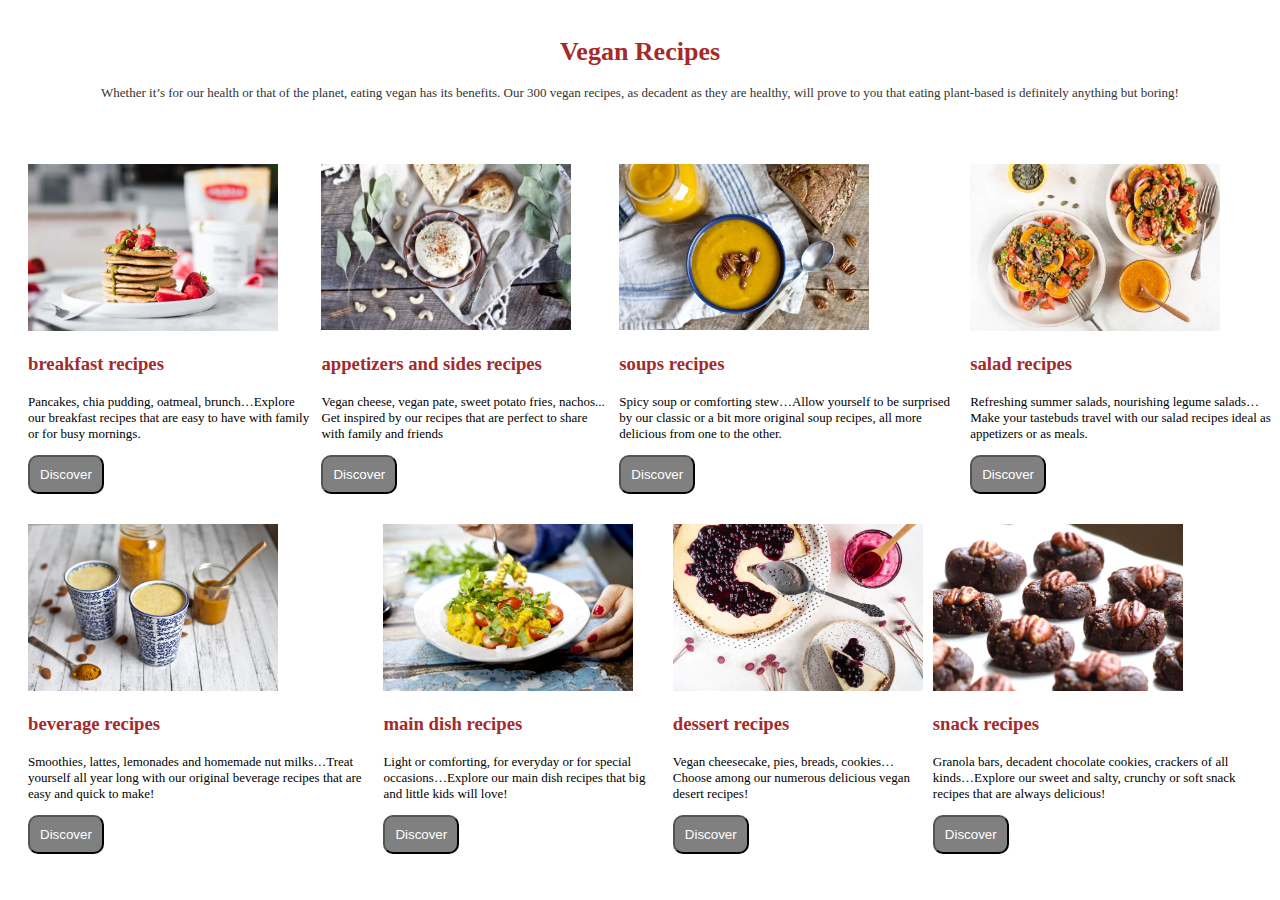
==== index.html @ 1bf56564 "ajout du recipe" ====
<!DOCTYPE html>
<html lang="fr">
<head>
    <meta charset="UTF-8">
    <meta name="viewport" content="width=device-width, initial-scale=1.0">
    <link rel="stylesheet" href="style.css">
    <title>Recettes Vegan</title>
</head>
<body>

    <header>
        <h1>Vegan Recipes</h1>
        <p>Whether it’s for our health or that of the planet, eating vegan has its benefits. Our 300 vegan recipes, as decadent as they are healthy, will prove to you that eating plant-based is definitely anything but boring!
        </p>
    </header>

     <div class="container">
        <div class="dkh">
           <div class="ht">
             <div> 
                <img src="image1.webp" alt="" id="km">
             </div>

             <div>
                <h3>breakfast recipes</h3>
                 <p>Pancakes, chia pudding, oatmeal, brunch…Explore our breakfast recipes that are easy to have with family or for busy mornings.
                 </p>
                 <button>Discover</button>
             </div>
             </div>
           <div class="ht">
            <div> 
               <img src="image2 (1).avif" alt="">
            </div>
            <div>
               <h3>appetizers and sides recipes </h3>
                <p>Vegan cheese, vegan pate, sweet potato fries, nachos... Get inspired by our recipes that are perfect to share with family and friends</p>
                <button>Discover</button>
            </div>
             </div>
          
           <div class="ht">
            <div> 
               <img src="image3.webp" alt="">
            </div>
            <div>
               <h3>soups recipes</h3>
                <p>Spicy soup or comforting stew…Allow yourself to be surprised by our classic or a bit more original soup recipes, all more delicious from one to the other.
      
                </p>
                <button>Discover</button>
            </div>
             </div>

           <div class="ht">
            <div> 
               <img src="images 4.webp" alt="">
            </div>
            <div>
               <h3>salad recipes</h3>
                <p>Refreshing summer salads, nourishing legume salads…Make your tastebuds travel with our salad recipes ideal as appetizers or as meals.
                </p>
                <button>Discover</button>
            </div>
             </div>
            </div>

               <div class="dkh1">
             <div class="dkh">
                <div class="ht">
                  <div> 
                     <img src="téléchargement1.webp" alt="">
                  </div>
                  <div>
                    <h3>beverage recipes</h3>
                      <p>
                        Smoothies, lattes, lemonades and homemade nut milks…Treat yourself all year long with our original beverage recipes that are easy and quick to make!
                      </p>
                      <button>Discover</button>
                  </div>
                  </div>
                <div class="ht">
                 <div> 
                    <img src="téléchargement2.webp" alt="">
                 </div>
                 <div>
                    <h3> main dish recipes</h3>
                     <p>Light or comforting, for everyday or for special occasions…Explore our main dish recipes that big and little kids will love!
                     </p>
                     <button>Discover</button>
                 </div>
                  </div>
               
                <div class="ht">
                 <div> 
                    <img src="image7.webp" alt="">
                 </div>
                 <div>
                    <h3>dessert recipes</h3>
                     <p>
                        Vegan cheesecake, pies, breads, cookies…Choose among our numerous delicious vegan desert recipes!
                     </p>
                     <button>Discover</button>
                 </div>
                  </div>
     
                <div class="ht">
                 <div> 
                    <img src="image8.webp" alt="">
                 </div>
                 <div>
                    <h3>snack recipes</h3>
                     <p>
                        Granola bars, decadent chocolate cookies, crackers of all kinds…Explore our sweet and salty, crunchy or soft snack recipes that are always delicious!
                     </p>
                     <button>Discover</button>
                 </div>
                  </div>
               </div>
         </div>
       
    </div>
</body>
</html>


   
            <!-- <div class="recipe">
                <div>
                  <img src="images2.webp" alt="Plat 1">
                  <h3>breakfast recipesh</h3>
                  <p>Pancakes, chia pudding, oatmeal, brunch…Explore our breakfast recipes that are easy to have with family or for busy mornings.</p>
                </div>
            <div>
                <img src="images 3.png" alt="">
                <h3>appetizers and sides recipes</h3>
                 <p>Vegan cheese, vegan pate, sweet potato fries, nachos... Get inspired by our recipes that are perfect to share with family and friends</p>
            </div>

            <div>
                <img src="images 4.webp" alt="">
                <h3>soups recipes</h3>
                <p>Spicy soup or comforting stew…Allow yourself to be surprised by our classic or a bit more original soup recipes, all more delicious from one to the other.</p>
            </div>

              <div>
                <img src="téléchargement.avif" alt="">
                <h3>salad recipes</h3>
                <p>Refreshing summer salads, nourishing legume salads…Make your tastebuds travel with our salad recipes ideal as appetizers or as meals.</p>
            </div>
              
            

        <div class="recipe-group">
            <div>
              
                
                
                 
            </div>

        </div>
  -->
---- style.css ----
/* body {
    font-family: Arial, sans-serif;
    margin: 0;
    padding: 0;
} */
header {
    background-color: white;
    color:#333;
    text-align: center;
    padding: 10px;
    margin: 10px;
    font-size: small;

}  
h1,h3{
    color: brown;
}

.container{
    display: flex;
    flex-wrap: wrap;
    
}
.dkh{
    display: flex;
    flex-direction: row;
    justify-content: space-around;
    gap:10px;
    margin-top:30px ;
    margin-left: 20px;

}
img{
    width: 250px;
    

} 



button{
    padding: 10px;
    background-color:gray;
    color: white;
    border-radius: 10px;
    margin: 0 auto;
}
button:hover{
    background-color:black;
    color:white;
}
.dkh1{
    display: flex;
    flex-direction: row;
    justify-content: space-around;
    gap:20px;
}

p{
     font-size: small; 
}

@media screen and (max-width: 600px) {
    .container{
        display: flex;
        flex-direction: row;
        justify-content: space-around;
        gap:20px;
        padding: 0 auto;
        margin: 0 auto;
        flex-wrap:wrap;
        margin-top: 30px;
        
}
.dkh, .dkh1{
    display: flex;
    justify-content: space-between;

}


}
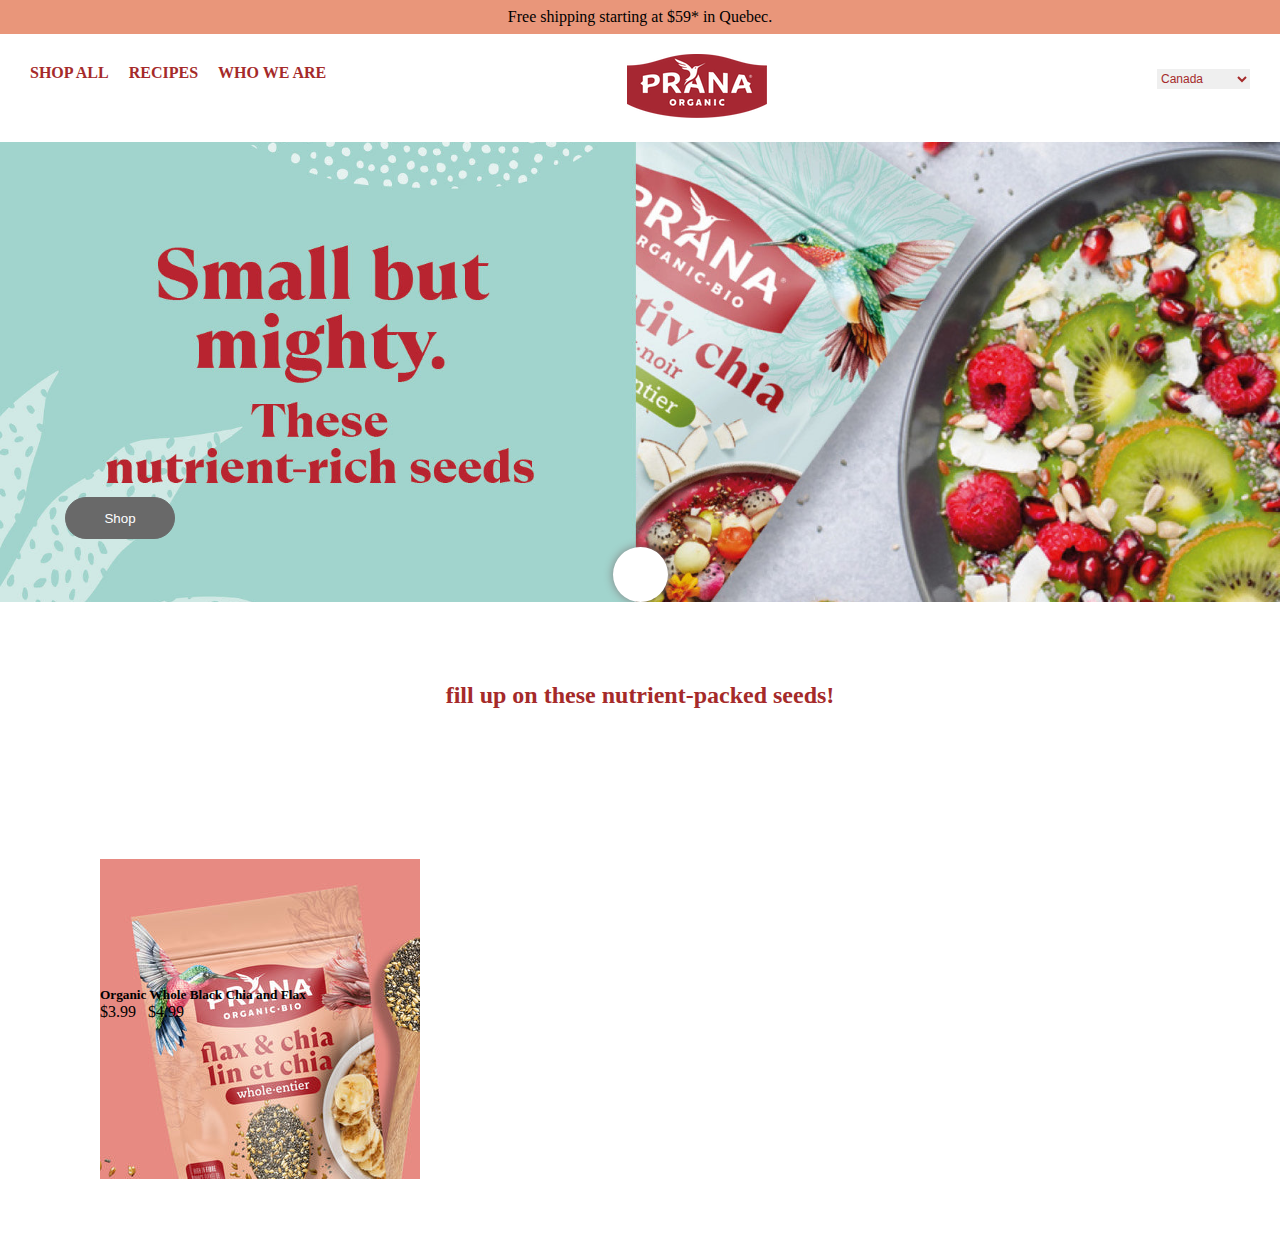
==== commit ff402e5e: "page d'acceuil pranafoods" ====
--- a/index.html
+++ b/index.html
@@ -1,163 +1,63 @@
 <!DOCTYPE html>
-<html lang="fr">
+<html lang="en">
 <head>
     <meta charset="UTF-8">
     <meta name="viewport" content="width=device-width, initial-scale=1.0">
+    <title>Atelier-HTML&CSS</title>
     <link rel="stylesheet" href="style.css">
-    <title>Recettes Vegan</title>
+    <link rel="stylesheet" href="responsive.css">
+    <link rel="stylesheet" href="https://cdnjs.cloudflare.com/ajax/libs/font-awesome/6.5.1/css/all.min.css" integrity="sha512-DTOQO9RWCH3ppGqcWaEA1BIZOC6xxalwEsw9c2QQeAIftl+Vegovlnee1c9QX4TctnWMn13TZye+giMm8e2LwA==" crossorigin="anonymous" referrerpolicy="no-referrer" />
 </head>
 <body>
-
     <header>
-        <h1>Vegan Recipes</h1>
-        <p>Whether it’s for our health or that of the planet, eating vegan has its benefits. Our 300 vegan recipes, as decadent as they are healthy, will prove to you that eating plant-based is definitely anything but boring!
-        </p>
+        <div class="firsthead">
+            <p>Free shipping starting at $59* in Quebec.</p>
+        </div>
+        <div class="secondhead">
+            <div class="secondheadpart1">
+                <ul>
+                    <li><a href="shop-all.html ">Shop All</a></li>
+                    <li><a href="shop-all.html ">Recipes</a></li>
+                    <li><a href="shop-all.html ">Who we are</a></li>
+                </ul>
+            </div>
+            <div class="secondheadpart2">
+                <img src="ImageAcceuil/logo.png" alt="">
+            </div>
+            <div class="secondheadpart3">
+                <ul>
+                    <li><i class="fa-solid fa-location-dot"></i></li>
+                    <li><i class="fa-solid fa-user"></i></li>
+                    <li><i class="fa-solid fa-magnifying-glass"></i></li>
+                    <li><i class="fa-solid fa-bag-shopping"></i></li>
+                </ul>
+                <select name="Country" id="country">
+                    <option value="canada">Canada</option>
+                    <option value="united states">United States</option>
+                  </select>
+            </div>
+        </div>
     </header>
-
-     <div class="container">
-        <div class="dkh">
-           <div class="ht">
-             <div> 
-                <img src="image1.webp" alt="" id="km">
-             </div>
-
-             <div>
-                <h3>breakfast recipes</h3>
-                 <p>Pancakes, chia pudding, oatmeal, brunch…Explore our breakfast recipes that are easy to have with family or for busy mornings.
-                 </p>
-                 <button>Discover</button>
-             </div>
-             </div>
-           <div class="ht">
-            <div> 
-               <img src="image2 (1).avif" alt="">
+    <main>
+        <section class="bannier">
+            <button type="submit" class="bannier-button">Shop</button>
+            <p><i class="fa-solid fa-arrow-down"></i></p>
+        </section>
+          <section class="nutriment">
+            <h2>fill up on these nutrient-packed seeds!</h2>
+            <div class="content-nutriment">
+              
             </div>
-            <div>
-               <h3>appetizers and sides recipes </h3>
-                <p>Vegan cheese, vegan pate, sweet potato fries, nachos... Get inspired by our recipes that are perfect to share with family and friends</p>
-                <button>Discover</button>
+            <div class="nutriment1">
+                <div class="img">
+                </div>
+                <div class="paranutriment">
+                    <h5>Organic Whole Black Chia and Flax</h5>
+                    <p><span class="red">$3.99</span> &nbsp; <span class="souligner">$4.99</span></p>
+                </div>
             </div>
-             </div>
-          
-           <div class="ht">
-            <div> 
-               <img src="image3.webp" alt="">
-            </div>
-            <div>
-               <h3>soups recipes</h3>
-                <p>Spicy soup or comforting stew…Allow yourself to be surprised by our classic or a bit more original soup recipes, all more delicious from one to the other.
-      
-                </p>
-                <button>Discover</button>
-            </div>
-             </div>
-
-           <div class="ht">
-            <div> 
-               <img src="images 4.webp" alt="">
-            </div>
-            <div>
-               <h3>salad recipes</h3>
-                <p>Refreshing summer salads, nourishing legume salads…Make your tastebuds travel with our salad recipes ideal as appetizers or as meals.
-                </p>
-                <button>Discover</button>
-            </div>
-             </div>
-            </div>
-
-               <div class="dkh1">
-             <div class="dkh">
-                <div class="ht">
-                  <div> 
-                     <img src="téléchargement1.webp" alt="">
-                  </div>
-                  <div>
-                    <h3>beverage recipes</h3>
-                      <p>
-                        Smoothies, lattes, lemonades and homemade nut milks…Treat yourself all year long with our original beverage recipes that are easy and quick to make!
-                      </p>
-                      <button>Discover</button>
-                  </div>
-                  </div>
-                <div class="ht">
-                 <div> 
-                    <img src="téléchargement2.webp" alt="">
-                 </div>
-                 <div>
-                    <h3> main dish recipes</h3>
-                     <p>Light or comforting, for everyday or for special occasions…Explore our main dish recipes that big and little kids will love!
-                     </p>
-                     <button>Discover</button>
-                 </div>
-                  </div>
-               
-                <div class="ht">
-                 <div> 
-                    <img src="image7.webp" alt="">
-                 </div>
-                 <div>
-                    <h3>dessert recipes</h3>
-                     <p>
-                        Vegan cheesecake, pies, breads, cookies…Choose among our numerous delicious vegan desert recipes!
-                     </p>
-                     <button>Discover</button>
-                 </div>
-                  </div>
-     
-                <div class="ht">
-                 <div> 
-                    <img src="image8.webp" alt="">
-                 </div>
-                 <div>
-                    <h3>snack recipes</h3>
-                     <p>
-                        Granola bars, decadent chocolate cookies, crackers of all kinds…Explore our sweet and salty, crunchy or soft snack recipes that are always delicious!
-                     </p>
-                     <button>Discover</button>
-                 </div>
-                  </div>
-               </div>
-         </div>
-       
-    </div>
+          </section>
+    </main>
+    <footer></footer>
 </body>
-</html>
-
-
-   
-            <!-- <div class="recipe">
-                <div>
-                  <img src="images2.webp" alt="Plat 1">
-                  <h3>breakfast recipesh</h3>
-                  <p>Pancakes, chia pudding, oatmeal, brunch…Explore our breakfast recipes that are easy to have with family or for busy mornings.</p>
-                </div>
-            <div>
-                <img src="images 3.png" alt="">
-                <h3>appetizers and sides recipes</h3>
-                 <p>Vegan cheese, vegan pate, sweet potato fries, nachos... Get inspired by our recipes that are perfect to share with family and friends</p>
-            </div>
-
-            <div>
-                <img src="images 4.webp" alt="">
-                <h3>soups recipes</h3>
-                <p>Spicy soup or comforting stew…Allow yourself to be surprised by our classic or a bit more original soup recipes, all more delicious from one to the other.</p>
-            </div>
-
-              <div>
-                <img src="téléchargement.avif" alt="">
-                <h3>salad recipes</h3>
-                <p>Refreshing summer salads, nourishing legume salads…Make your tastebuds travel with our salad recipes ideal as appetizers or as meals.</p>
-            </div>
-              
-            
-
-        <div class="recipe-group">
-            <div>
-              
-                
-                
-                 
-            </div>
-
-        </div>
-  -->
+</html>--- a/style.css
+++ b/style.css
@@ -1,82 +1,160 @@
- /* body {
-    font-family: Arial, sans-serif;
+* {
     margin: 0;
     padding: 0;
-} */
-header {
-    background-color: white;
-    color:#333;
+    box-sizing: border-box;
+}
+
+
+header {}
+
+header .firsthead {
+    background-color: darksalmon;
+    padding: 8px;
+}
+
+
+header .firsthead p {
     text-align: center;
-    padding: 10px;
-    margin: 10px;
-    font-size: small;
+}
 
-}  
-h1,h3{
+header .secondhead {
+    display: flex;
+    flex-direction: row;
+    justify-content: space-between;
+    margin: 20px 30px;
+}
+
+header .secondhead .secondheadpart1 ul {
+    display: flex;
+    flex-direction: row;
+    gap: 20px;
+    font-weight: bold;
+    padding: 10px 0;
+    font-size: 16px;
+    text-transform: uppercase;
+}
+
+header .secondhead .secondheadpart3{
+    display: flex;
+    flex-direction: row;
+    gap: 30px;
+}
+
+header .secondhead .secondheadpart3 ul{
+    display: flex;
+    flex-direction: row;
+    gap: 20px;
+    padding: 10px 0;
+}
+
+header .secondhead .secondheadpart3 select{
+      font-size: 12px;
+      height: 20px;
+      border: none;
+      color: brown;
+      margin: 15px 0;
+}
+
+header .secondhead ul li {
+    list-style: none;
+    text-decoration: none;
+}
+
+header .secondhead ul li a {
+    color: brown;
+    text-decoration: none;
+}
+
+header .secondhead .secondheadpart3 ul .fa-solid {
     color: brown;
 }
 
-.container{
-    display: flex;
-    flex-wrap: wrap;
-    
-}
-.dkh{
-    display: flex;
-    flex-direction: row;
-    justify-content: space-around;
-    gap:10px;
-    margin-top:30px ;
-    margin-left: 20px;
 
-}
-img{
-    width: 250px;
-    
+/* -----------------------------------------------------Main----------------------------------- */
 
-} 
+/* -----------------------------------------------------Main section banniere----------------------------------- */
 
-
-
-button{
-    padding: 10px;
-    background-color:gray;
-    color: white;
-    border-radius: 10px;
-    margin: 0 auto;
-}
-button:hover{
-    background-color:black;
-    color:white;
-}
-.dkh1{
-    display: flex;
-    flex-direction: row;
-    justify-content: space-around;
-    gap:20px;
+main  .bannier{
+    width: 100%;
+    height: 460px;
+    max-height: 800px;
+    background-image: url(ImageAcceuil/banniere.jpeg);
+    background-size: cover;
+    background-repeat: no-repeat;
+    background-position: center center;
+    position: relative;
+    overflow: hidden;
 }
 
-p{
-     font-size: small; 
+.bannier .bannier-button{
+    color: white;
+    background-color: dimgray;
+    border-radius: 50px;
+border: 1px solid dimgray;
+    width: 110px;
+    height: 42px;
+    position: absolute;
+    top: 355px;
+    left: 65px;
+ 
 }
 
-@media screen and (max-width: 600px) {
-    .container{
-        display: flex;
-        flex-direction: row;
-        justify-content: space-around;
-        gap:20px;
-        padding: 0 auto;
-        margin: 0 auto;
-        flex-wrap:wrap;
-        margin-top: 30px;
-        
-}
-.dkh, .dkh1{
-    display: flex;
-    justify-content: space-between;
-
+.bannier p{
+    /* content: ""; */
+    width: 55px;
+    height: 55px;
+    border-radius: 50%;
+    background-color: rgb(255, 255, 255);
+    position: absolute;
+    bottom: 0;
+    margin: auto;
+    right: 0;
+    left: 0;
+    box-shadow: 0 0 10px grey;
 }
 
+.bannier p .fa-solid{
+    position: relative;
+    top: 20px;
+    margin: auto;
+    color: brown;
+    left: 20px;
+}
 
+/* -----------------------------------------------------Main section nutriment----------------------------------- */
+
+.nutriment{
+    margin: 80px 0;
+}
+
+.nutriment h2{
+   text-align: center;
+   color: brown;
+}
+
+.nutriment .content-nutriment{
+   width: 100%;
+   height: 500px;
+   /* background-color: aqua; */
+   /* display: flex;
+   flex-direction: row; */
+   /* justify-content: space-around; */
+}
+
+.nutriment  .nutriment1{
+  width: 25%;
+   height: 320px; 
+   background-color: rgb(233, 233, 19);
+   /* margin: 80px 10px; */
+   padding-top:10%;
+   margin-top: -350px;
+   margin-left: 100px;
+   background-image: url(ImageAcceuil/organic11.jpeg);
+   /* background-size: cover; */
+}
+
+.nutriment .content-nutriment .paranutriment{
+    text-align: center;
+    font-weight: bold;
+    /* font-size: 15px; */
 }--- a/responsive.css
+++ b/responsive.css
@@ -0,0 +1,29 @@
+@media only screen and (max-width: 600px) {
+    header .secondhead {
+     
+        margin:0;
+    }
+
+    header .firsthead {
+        padding: 0;
+    }
+
+    header .secondhead .secondheadpart3{
+        display: flex;
+        flex-direction: row;
+        gap: 0;
+    }
+
+    header .secondhead .secondheadpart3 ul{
+        gap: 5px;
+        padding: 10px 0;
+    }
+
+    header .secondhead .secondheadpart3 select{
+        font-size: 12px;
+        height: 20px;
+        border: none;
+        color: brown;
+        margin: 5px;
+  }
+  }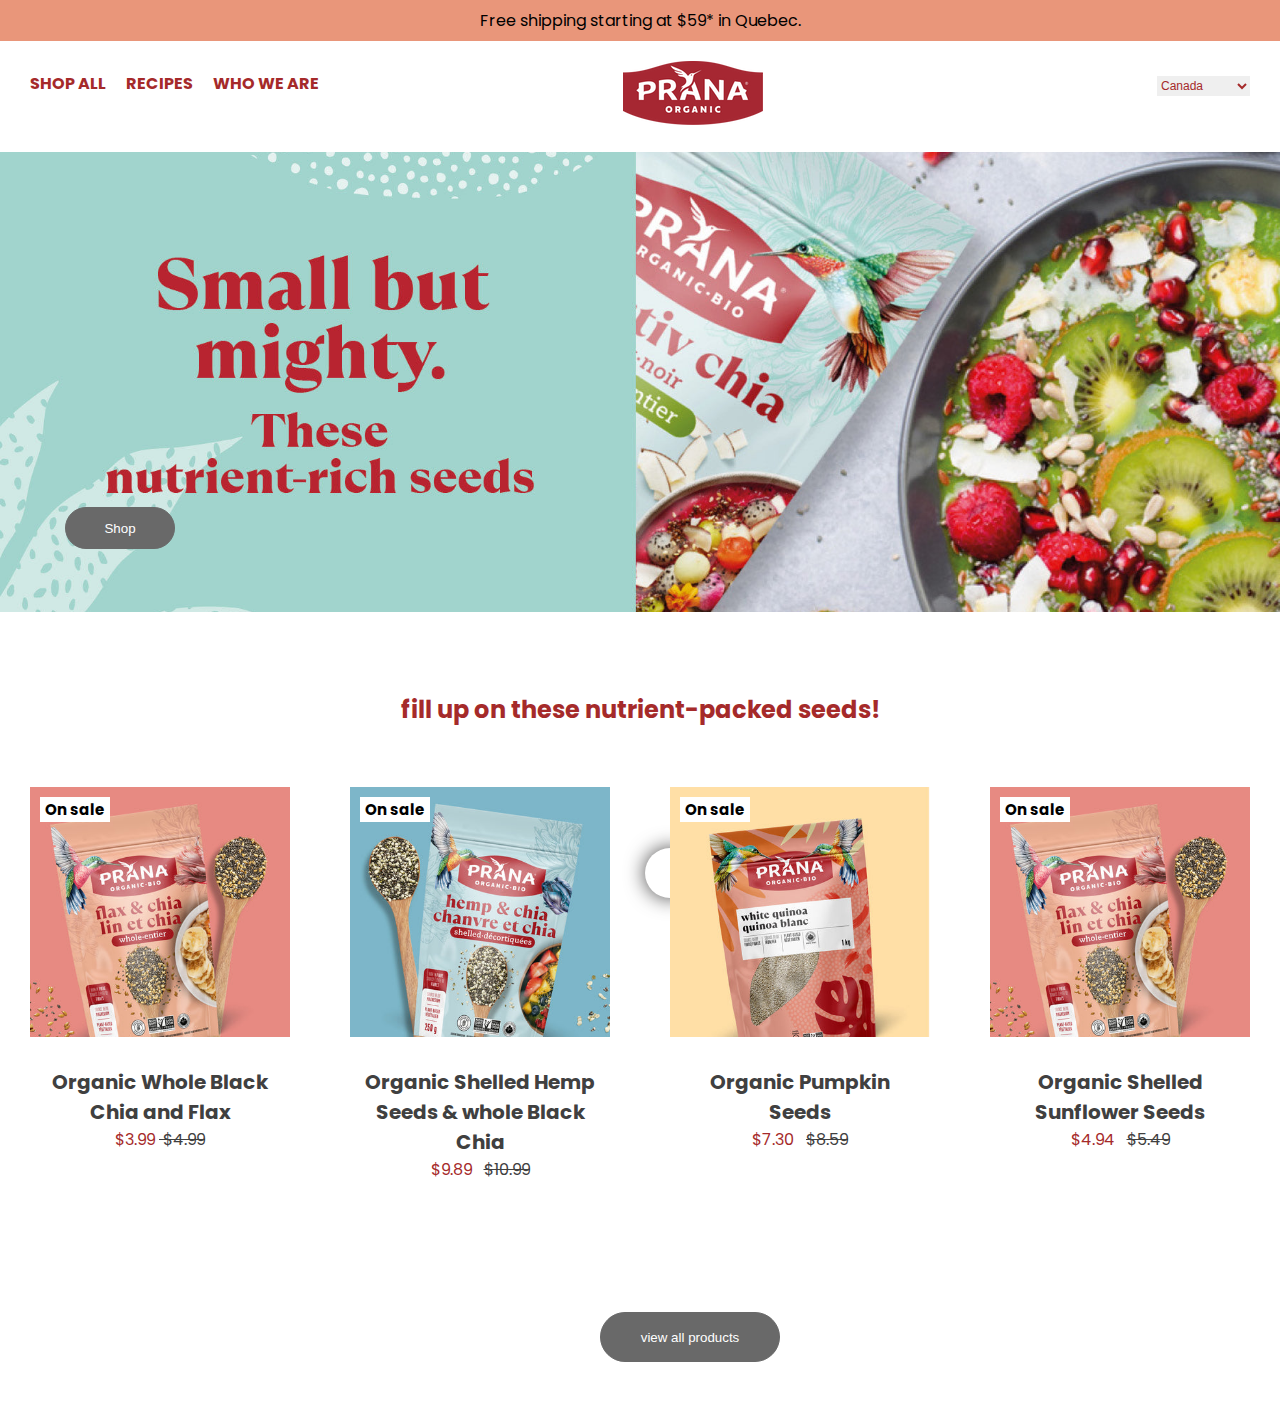
==== commit c3f49e62: "add index page" ====
--- a/index.html
+++ b/index.html
@@ -40,22 +40,52 @@
     </header>
     <main>
         <section class="bannier">
+           <div class="bannier-bg">
             <button type="submit" class="bannier-button">Shop</button>
-            <p><i class="fa-solid fa-arrow-down"></i></p>
+           </div>
+           <p><i class="fa-solid fa-chevron-down"></i></p>
         </section>
           <section class="nutriment">
             <h2>fill up on these nutrient-packed seeds!</h2>
-            <div class="content-nutriment">
-              
+            <div class="container">
+                <div class="card">
+                        <div class="img img1">
+                            <div class="para"><span>On sale</span></div>
+                        </div>
+                        <h5>Organic Whole Black <br> Chia and Flax</h5>
+                        <p>$3.99&nbsp;<span class="soulign"> $4.99</span></p>
+                </div>
+                <div class="card">
+                    <div class="img img2">
+                        <div class="para"><span>On sale</span></div>
+                    </div>
+                        <h5>Organic Shelled Hemp<br> Seeds & whole Black <br> Chia</h5>
+                        <p>$9.89 &nbsp; <span class="soulign">$10.99</span></p>
+                </div>
+                <div class="card">
+                    <div class="img img3">                            <div class="para"><span>On sale</span></div>
+                </div>
+                        <h5>Organic Pumpkin <br> Seeds</h5>
+                        <p>$7.30 &nbsp; <span class="soulign">$8.59</span></p>
+                </div>
+                <div class="card">
+                    <div class="img img4">                            <div class="para"><span>On sale</span></div>
+                </div>
+                        <h5>Organic Shelled <br> Sunflower Seeds</h5>
+                        <p>$4.94 &nbsp; <span class="soulign">$5.49</span></p>
+                </div>
+               
             </div>
-            <div class="nutriment1">
-                <div class="img">
-                </div>
-                <div class="paranutriment">
-                    <h5>Organic Whole Black Chia and Flax</h5>
-                    <p><span class="red">$3.99</span> &nbsp; <span class="souligner">$4.99</span></p>
-                </div>
+            <div class="right">
+                <i class="fa-solid fa-circle-chevron-right"></i>
             </div>
+            <div class="left">
+                <i class="fa-solid fa-circle-chevron-left"></i>
+            </div>
+
+         <div class="button">
+            <button type="submit" class="nutriment-button">view all products</button>
+         </div>
           </section>
     </main>
     <footer></footer>
--- a/style.css
+++ b/style.css
@@ -1,7 +1,13 @@
+@import url('https://fonts.googleapis.com/css2?family=Poppins:wght@100;200;300&display=swap');
+
 * {
     margin: 0;
     padding: 0;
     box-sizing: border-box;
+}
+
+body{
+    font-family: 'Poppins', sans-serif;
 }
 
 
@@ -34,25 +40,25 @@
     text-transform: uppercase;
 }
 
-header .secondhead .secondheadpart3{
+header .secondhead .secondheadpart3 {
     display: flex;
     flex-direction: row;
     gap: 30px;
 }
 
-header .secondhead .secondheadpart3 ul{
+header .secondhead .secondheadpart3 ul {
     display: flex;
     flex-direction: row;
     gap: 20px;
     padding: 10px 0;
 }
 
-header .secondhead .secondheadpart3 select{
-      font-size: 12px;
-      height: 20px;
-      border: none;
-      color: brown;
-      margin: 15px 0;
+header .secondhead .secondheadpart3 select {
+    font-size: 12px;
+    height: 20px;
+    border: none;
+    color: brown;
+    margin: 15px 0;
 }
 
 header .secondhead ul li {
@@ -74,7 +80,7 @@
 
 /* -----------------------------------------------------Main section banniere----------------------------------- */
 
-main  .bannier{
+main .bannier .bannier-bg {
     width: 100%;
     height: 460px;
     max-height: 800px;
@@ -86,75 +92,188 @@
     overflow: hidden;
 }
 
-.bannier .bannier-button{
+.bannier .bannier-bg .bannier-button {
     color: white;
     background-color: dimgray;
     border-radius: 50px;
-border: 1px solid dimgray;
+    border: 1px solid dimgray;
     width: 110px;
     height: 42px;
     position: absolute;
     top: 355px;
     left: 65px;
+}
+
+ .bannier p {
+    width: 50px;
+    height: 50px;
+    border-radius: 50%;
+    background-color: white;
+    position: absolute;
+      left: 645px;
+      bottom: 2px;
+     text-align: center;
+    box-shadow: 0 0 20px rgb(69, 68, 68);
+}
+
+.bannier p .fa-solid {
+    position: absolute;
+    left: 16px;
+    top: 17px; 
+    margin: auto;       
+    color: brown;
+}
+
+/* -----------------------------------------------------Main section nutriment----------------------------------- */
+
+.nutriment {
+    /* margin: 80px 0 100px  0; */
+    position: relative;
+    overflow: hidden;
+   
+}
+
+.nutriment h2 {
+    padding: 80px;
+    padding-bottom: 30px;
+    text-align: center;
+    color: brown;
+}
+
+.nutriment .container{
+    display: flex;
+    justify-content: center;
+  
+}
+
+.nutriment .container .card{
+    width: 260px;
+    /* height: 400px; */
+    margin: 30px;
+}
+
+.nutriment .container .card  .img{
+   height: 250px;
+   margin-bottom: 30px;
+   position: relative;
+   overflow: hidden;
+   /* transition: width 2s; */
+ /* animation: myanimate  5s ease; */
+}
+
+.nutriment .container .card  .img:hover {
+  background-image: url(ImageAcceuil/organic3.jpeg);
+  background-size: cover;
+  transition: 2s;
+ }
+
+
+ /* @keyframes myanimate {
+   0%{
+    opacity: 0;
+    transform: scale(2s);
+   }
+
+   100%{
+    opacity: 1;
+    transform: scale();
+   }
+
+  }  */
+
+
+.nutriment .container .card  .para{
+    background-color: white;
+    width: 70px;
+    height: 25px;
+    display: flex;
+    justify-content: center;
+    align-items: center;
+    position: absolute;
+    top: 10px;
+    left: 10px;
+    font-size: 15px;
+    font-weight: bold;
+
+}
+
+.nutriment .container .card  .img1{
+    background-image: url(ImageAcceuil/organic11.jpeg);
+    background-size: cover;
+ }
+
+ .nutriment .container .card  .img2{
+    background-image: url(ImageAcceuil/organic2.jpeg);
+    background-size: cover;
+ }
+
+ .nutriment .container .card  .img3{
+    background-image: url(ImageAcceuil/organic3.jpeg);
+    background-size: cover;
+ }
+
+ .nutriment .container .card  .img4{
+    background-image: url(ImageAcceuil/organic11.jpeg);
+    background-size: cover;
+ }
+
+ .nutriment .container .card h5{
+    /* font-weight: bold; */
+    font-size: 20px;
+    color:#404040;
+ }
+
+ .nutriment .container .card h5,
+ .nutriment .container .card p{
+  text-align: center;
+ }
+
+ .nutriment .container .card p{
+    color: brown;
+ }
+
+ .nutriment .container .card .soulign{
+    color: #404040;
+    text-decoration: line-through;
+ }
+
+ .nutriment  .right,
+ .nutriment  .left{
+    color: rgb(232, 229, 229);
+    font-size: 2rem;
+    position: absolute;
+    top: 35%;
+    transform: translateY(-40%);
+   
+ }
+
+  .right{
+    right: 0.5rem;
+ }
+
+  .left{
+    left: 0.5rem;
+ }
+
+ .nutriment .button{
+position: relative;
+overflow: hidden;
+/* width: 100%; */
+  height: 200px;
  
-}
-
-.bannier p{
-    /* content: ""; */
-    width: 55px;
-    height: 55px;
-    border-radius: 50%;
-    background-color: rgb(255, 255, 255);
-    position: absolute;
-    bottom: 0;
-    margin: auto;
-    right: 0;
-    left: 0;
-    box-shadow: 0 0 10px grey;
-}
-
-.bannier p .fa-solid{
-    position: relative;
-    top: 20px;
-    margin: auto;
-    color: brown;
-    left: 20px;
-}
-
-/* -----------------------------------------------------Main section nutriment----------------------------------- */
-
-.nutriment{
-    margin: 80px 0;
-}
-
-.nutriment h2{
-   text-align: center;
-   color: brown;
-}
-
-.nutriment .content-nutriment{
-   width: 100%;
-   height: 500px;
-   /* background-color: aqua; */
-   /* display: flex;
-   flex-direction: row; */
-   /* justify-content: space-around; */
-}
-
-.nutriment  .nutriment1{
-  width: 25%;
-   height: 320px; 
-   background-color: rgb(233, 233, 19);
-   /* margin: 80px 10px; */
-   padding-top:10%;
-   margin-top: -350px;
-   margin-left: 100px;
-   background-image: url(ImageAcceuil/organic11.jpeg);
-   /* background-size: cover; */
-}
-
-.nutriment .content-nutriment .paranutriment{
-    text-align: center;
-    font-weight: bold;
-    /* font-size: 15px; */
-}+ }
+
+ .nutriment  .button .nutriment-button {
+    color: white;
+    background-color: dimgray;
+    border-radius: 30px;
+    border: 1px solid dimgray;
+    width: 180px;
+    height: 50px;
+  position: absolute;
+   left: 600px;
+   top: 100px;
+
+   
+}
+
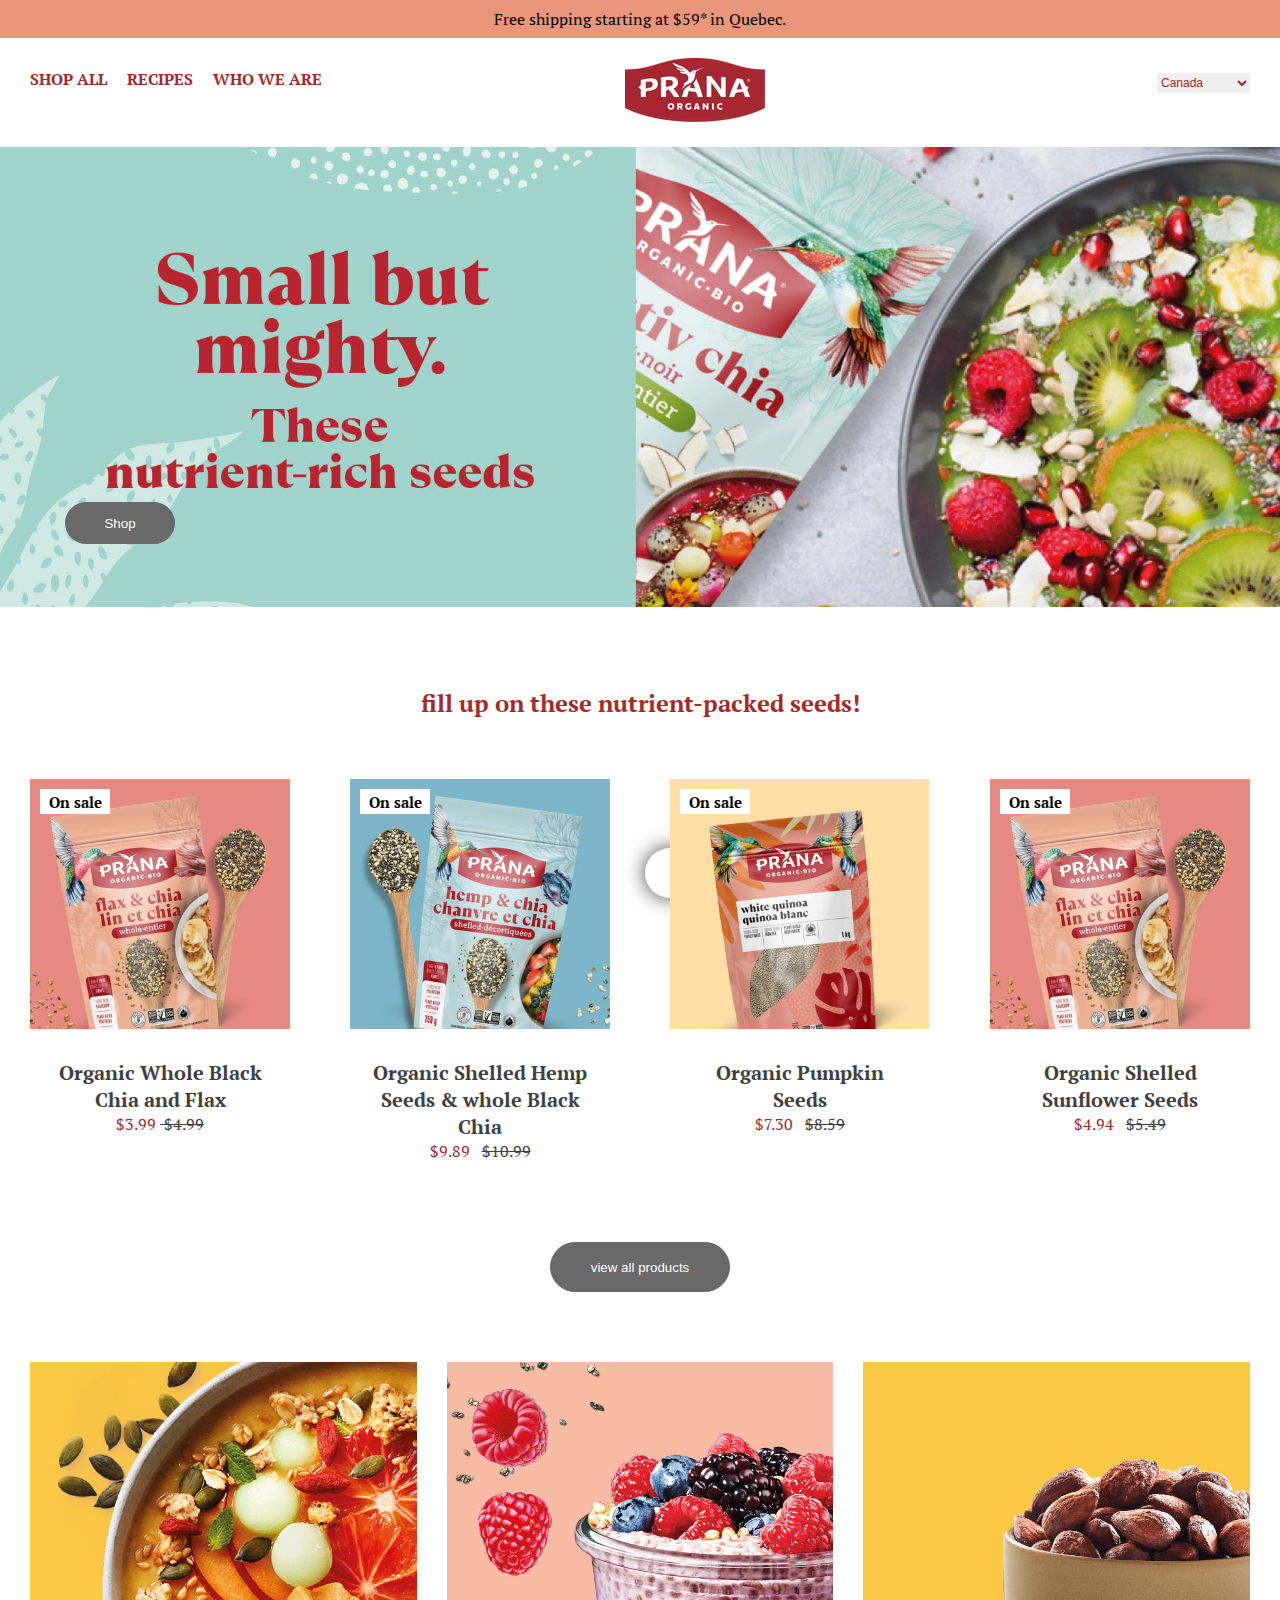
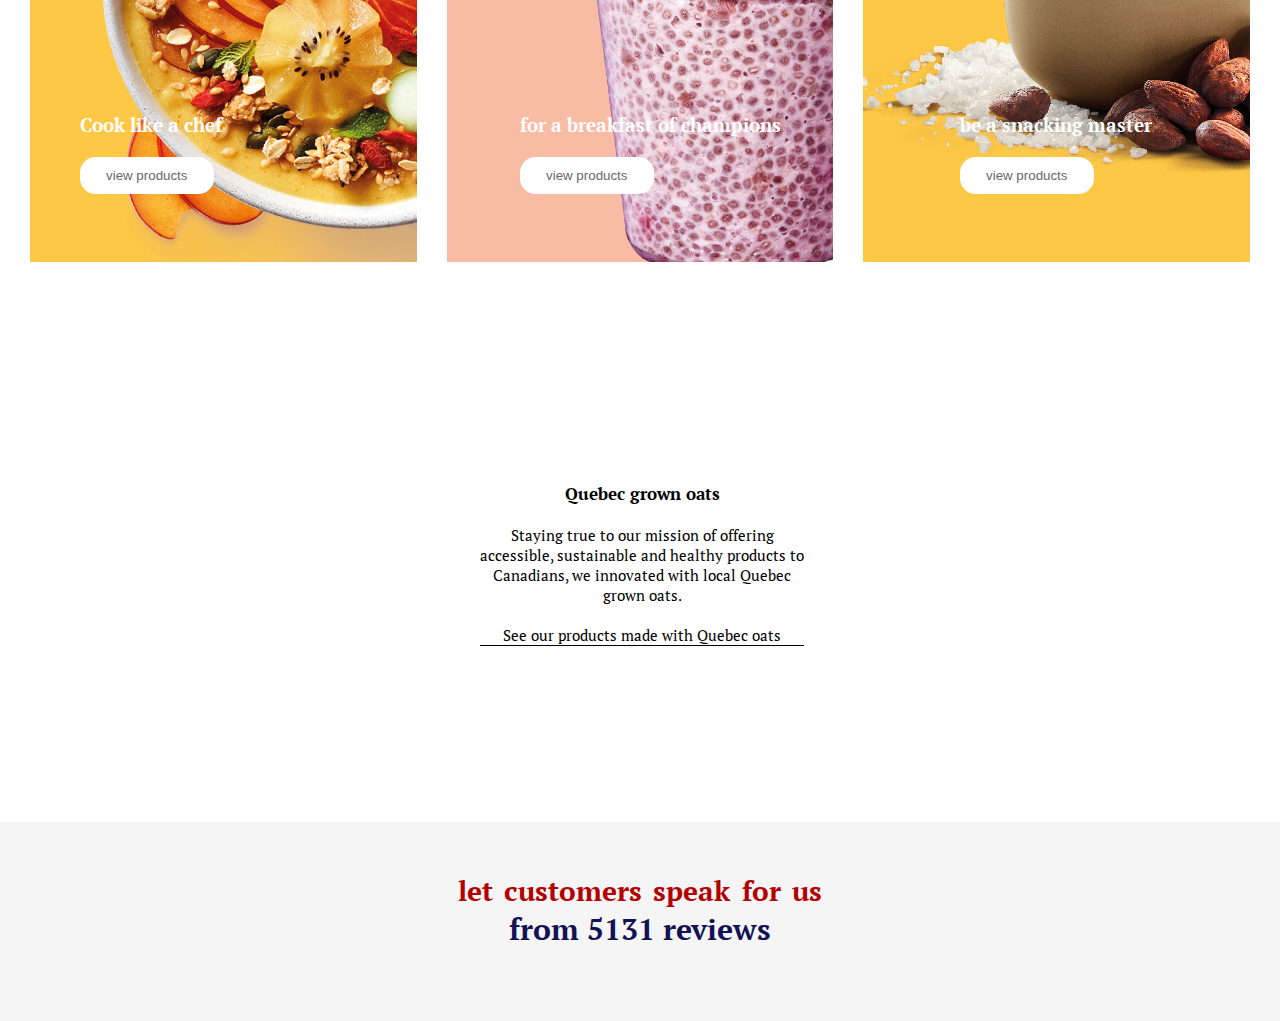
==== commit 84e590a1: "add index page of the  third section" ====
--- a/index.html
+++ b/index.html
@@ -1,13 +1,17 @@
 <!DOCTYPE html>
 <html lang="en">
+
 <head>
     <meta charset="UTF-8">
     <meta name="viewport" content="width=device-width, initial-scale=1.0">
     <title>Atelier-HTML&CSS</title>
     <link rel="stylesheet" href="style.css">
     <link rel="stylesheet" href="responsive.css">
-    <link rel="stylesheet" href="https://cdnjs.cloudflare.com/ajax/libs/font-awesome/6.5.1/css/all.min.css" integrity="sha512-DTOQO9RWCH3ppGqcWaEA1BIZOC6xxalwEsw9c2QQeAIftl+Vegovlnee1c9QX4TctnWMn13TZye+giMm8e2LwA==" crossorigin="anonymous" referrerpolicy="no-referrer" />
+    <link rel="stylesheet" href="https://cdnjs.cloudflare.com/ajax/libs/font-awesome/6.5.1/css/all.min.css"
+        integrity="sha512-DTOQO9RWCH3ppGqcWaEA1BIZOC6xxalwEsw9c2QQeAIftl+Vegovlnee1c9QX4TctnWMn13TZye+giMm8e2LwA=="
+        crossorigin="anonymous" referrerpolicy="no-referrer" />
 </head>
+
 <body>
     <header>
         <div class="firsthead">
@@ -34,47 +38,48 @@
                 <select name="Country" id="country">
                     <option value="canada">Canada</option>
                     <option value="united states">United States</option>
-                  </select>
+                </select>
             </div>
         </div>
     </header>
     <main>
         <section class="bannier">
-           <div class="bannier-bg">
-            <button type="submit" class="bannier-button">Shop</button>
-           </div>
-           <p><i class="fa-solid fa-chevron-down"></i></p>
+            <div class="bannier-bg">
+                <button type="submit" class="bannier-button">Shop</button>
+            </div>
+            <p><i class="fa-solid fa-chevron-down"></i></p>
         </section>
-          <section class="nutriment">
+        <section class="nutriment">
             <h2>fill up on these nutrient-packed seeds!</h2>
             <div class="container">
                 <div class="card">
-                        <div class="img img1">
-                            <div class="para"><span>On sale</span></div>
-                        </div>
-                        <h5>Organic Whole Black <br> Chia and Flax</h5>
-                        <p>$3.99&nbsp;<span class="soulign"> $4.99</span></p>
+                    <div class="img img1">
+                        <div class="para"><span>On sale</span></div>
+                    </div>
+                    <h5>Organic Whole Black <br> Chia and Flax</h5>
+                    <p>$3.99&nbsp;<span class="soulign"> $4.99</span></p>
                 </div>
                 <div class="card">
                     <div class="img img2">
                         <div class="para"><span>On sale</span></div>
                     </div>
-                        <h5>Organic Shelled Hemp<br> Seeds & whole Black <br> Chia</h5>
-                        <p>$9.89 &nbsp; <span class="soulign">$10.99</span></p>
+                    <h5>Organic Shelled Hemp<br> Seeds & whole Black <br> Chia</h5>
+                    <p>$9.89 &nbsp; <span class="soulign">$10.99</span></p>
                 </div>
                 <div class="card">
-                    <div class="img img3">                            <div class="para"><span>On sale</span></div>
-                </div>
-                        <h5>Organic Pumpkin <br> Seeds</h5>
-                        <p>$7.30 &nbsp; <span class="soulign">$8.59</span></p>
+                    <div class="img img3">
+                        <div class="para"><span>On sale</span></div>
+                    </div>
+                    <h5>Organic Pumpkin <br> Seeds</h5>
+                    <p>$7.30 &nbsp; <span class="soulign">$8.59</span></p>
                 </div>
                 <div class="card">
-                    <div class="img img4">                            <div class="para"><span>On sale</span></div>
+                    <div class="img img4">
+                        <div class="para"><span>On sale</span></div>
+                    </div>
+                    <h5>Organic Shelled <br> Sunflower Seeds</h5>
+                    <p>$4.94 &nbsp; <span class="soulign">$5.49</span></p>
                 </div>
-                        <h5>Organic Shelled <br> Sunflower Seeds</h5>
-                        <p>$4.94 &nbsp; <span class="soulign">$5.49</span></p>
-                </div>
-               
             </div>
             <div class="right">
                 <i class="fa-solid fa-circle-chevron-right"></i>
@@ -82,12 +87,65 @@
             <div class="left">
                 <i class="fa-solid fa-circle-chevron-left"></i>
             </div>
-
-         <div class="button">
+            <!-- <div class="button">
             <button type="submit" class="nutriment-button">view all products</button>
-         </div>
-          </section>
+         </div> -->
+        </section>
+        <section class="product">
+            <div class="button">
+                <button type="submit" class="nutriment-button">view all products</button>
+            </div>
+            <div class="productlocal">
+                <div id="cook">
+                    <div class="productpara">
+                        <h5>Cook like a chef</h5>
+                        <button type="submit" class="product-button">view products</button>
+                    </div>
+                </div>
+                <div id="breakfast">
+                    <div class="productpara">
+                        <h5>for a breakfast of champions</h5>
+                        <button type="submit" class="product-button">view products</button>
+                    </div>
+                </div>
+                <div id="snacking">
+                    <div class="productpara">
+                        <h5>be a snacking master</h5>
+                        <button type="submit" class="product-button">view products</button>
+                    </div>
+                </div>
+            </div>
+            <div class="agricult">
+                <div class="bg-imagricult">
+                    <div class="content-paragricult">
+                        <h5>Quebec grown oats</h5>
+                        <p class="para">Staying true to our mission of offering accessible, sustainable and healthy
+                            products to Canadians, we innovated with local Quebec grown oats.</p>
+                        <p class="para-underline">See our products made with Quebec oats</p>
+                    </div>
+                </div>
+            </div>
+        </section>
+        <section class="customer-speak">
+          <div class="customer">
+              <div class="para-customer">
+                <h3 id="red">let customers speak for us</h3>
+                  <h3 id="blue">from 5131 reviews</h3>
+              </div>
+          </div>
+          <div class="customer-product">
+            <div class="product-item">
+                <div class="items item1">
+                    <div class="img-customer">
+                        <img src="ImageAcceuil/o" alt="">
+                    </div>
+                       
+                </div>
+            </div>
+          </div>
+        </section>
     </main>
     <footer></footer>
 </body>
+
 </html>--- a/style.css
+++ b/style.css
@@ -1,4 +1,5 @@
-@import url('https://fonts.googleapis.com/css2?family=Poppins:wght@100;200;300&display=swap');
+/* @import url('https://fonts.googleapis.com/css2?family=Poppins:wght@100;200;300&display=swap'); */
+@import url('https://fonts.googleapis.com/css2?family=PT+Serif&display=swap');
 
 * {
     margin: 0;
@@ -6,8 +7,8 @@
     box-sizing: border-box;
 }
 
-body{
-    font-family: 'Poppins', sans-serif;
+body {
+    font-family: 'PT Serif', serif;
 }
 
 
@@ -104,33 +105,32 @@
     left: 65px;
 }
 
- .bannier p {
+.bannier p {
     width: 50px;
     height: 50px;
     border-radius: 50%;
     background-color: white;
     position: absolute;
-      left: 645px;
-      bottom: 2px;
-     text-align: center;
+    left: 645px;
+    bottom: 2px;
+    text-align: center;
     box-shadow: 0 0 20px rgb(69, 68, 68);
 }
 
 .bannier p .fa-solid {
     position: absolute;
     left: 16px;
-    top: 17px; 
-    margin: auto;       
+    top: 17px;
+    margin: auto;
     color: brown;
 }
 
 /* -----------------------------------------------------Main section nutriment----------------------------------- */
 
 .nutriment {
-    /* margin: 80px 0 100px  0; */
-    position: relative;
-    overflow: hidden;
-   
+    position: relative;
+    overflow: hidden;
+
 }
 
 .nutriment h2 {
@@ -140,49 +140,82 @@
     color: brown;
 }
 
-.nutriment .container{
+.nutriment .container {
     display: flex;
     justify-content: center;
-  
-}
-
-.nutriment .container .card{
+
+}
+
+@keyframes slideimage {
+    /* 0%   {background-color: red;}
+    25%  {background-color: yellow;}
+    50%  {background-color: blue;}
+    100% {background-color: green;} */
+
+    0% {
+        background-image: url(images/1.jpeg);
+        background-size: cover;
+    }
+
+    20% {
+        background-image: url(images/2.jpeg);
+        background-size: cover;
+    }
+
+    15% {
+        background-image: url(images/3.jpeg);
+        background-size: cover;
+    }
+
+    20% {
+        background-image: url(images/4.jpeg);
+        background-size: cover;
+    }
+
+    5% {
+        background-image: url(images/5.jpeg);
+        background-size: cover;
+    }
+
+    25% {
+        background-image: url(images/6.jpeg);
+        background-size: cover;
+    }
+
+    50% {
+        background-image: url(images/7.jpeg);
+        background-size: cover;
+    }
+
+    100% {
+        background-image: url(images/8.jpeg);
+        background-size: cover;
+    }
+}
+
+
+
+.nutriment .container .card {
     width: 260px;
     /* height: 400px; */
     margin: 30px;
 }
 
-.nutriment .container .card  .img{
-   height: 250px;
-   margin-bottom: 30px;
-   position: relative;
-   overflow: hidden;
-   /* transition: width 2s; */
- /* animation: myanimate  5s ease; */
-}
-
-.nutriment .container .card  .img:hover {
-  background-image: url(ImageAcceuil/organic3.jpeg);
-  background-size: cover;
-  transition: 2s;
- }
-
-
- /* @keyframes myanimate {
-   0%{
-    opacity: 0;
-    transform: scale(2s);
-   }
-
-   100%{
-    opacity: 1;
-    transform: scale();
-   }
-
-  }  */
-
-
-.nutriment .container .card  .para{
+.nutriment .container .card .img {
+    height: 250px;
+    margin-bottom: 30px;
+    position: relative;
+    overflow: hidden;
+    animation-name: slideimage;
+    animation-duration: 5s;
+    animation-timing-function: ease;
+    /* animation-delay: 4s; */
+    /* transition: width 2s; */
+    /* animation: myanimate  5s ease; */
+}
+
+
+.nutriment .container .card .para {
     background-color: white;
     width: 70px;
     height: 25px;
@@ -197,83 +230,263 @@
 
 }
 
-.nutriment .container .card  .img1{
+.nutriment .container .card .img1 {
     background-image: url(ImageAcceuil/organic11.jpeg);
     background-size: cover;
- }
-
- .nutriment .container .card  .img2{
+}
+
+.nutriment .container .card .img1:hover {
+    background-image: url(ImageAcceuil/organic1.jpeg);
+    background-size: cover;
+    transition: 2s;
+}
+
+.nutriment .container .card .img2 {
     background-image: url(ImageAcceuil/organic2.jpeg);
     background-size: cover;
- }
-
- .nutriment .container .card  .img3{
+}
+
+.nutriment .container .card .img2:hover {
     background-image: url(ImageAcceuil/organic3.jpeg);
     background-size: cover;
- }
-
- .nutriment .container .card  .img4{
+    transition: 2s;
+}
+
+.nutriment .container .card .img3 {
+    background-image: url(ImageAcceuil/organic3.jpeg);
+    background-size: cover;
+}
+
+.nutriment .container .card .img3:hover {
+    background-image: url(ImageAcceuil/organic2.jpeg);
+    background-size: cover;
+    transition: 2s;
+}
+
+.nutriment .container .card .img4 {
     background-image: url(ImageAcceuil/organic11.jpeg);
     background-size: cover;
- }
-
- .nutriment .container .card h5{
+}
+
+.nutriment .container .card .img4:hover {
+    background-image: url(ImageAcceuil/organic4.jpeg);
+    background-size: cover;
+    transition: 2s;
+}
+
+.nutriment .container .card h5 {
     /* font-weight: bold; */
     font-size: 20px;
-    color:#404040;
- }
-
- .nutriment .container .card h5,
- .nutriment .container .card p{
-  text-align: center;
- }
-
- .nutriment .container .card p{
-    color: brown;
- }
-
- .nutriment .container .card .soulign{
+    color: #404040;
+}
+
+.nutriment .container .card h5,
+.nutriment .container .card p {
+    text-align: center;
+}
+
+.nutriment .container .card p {
+    color: brown;
+}
+
+.nutriment .container .card .soulign {
     color: #404040;
     text-decoration: line-through;
- }
-
- .nutriment  .right,
- .nutriment  .left{
+}
+
+.nutriment .right,
+.nutriment .left {
     color: rgb(232, 229, 229);
     font-size: 2rem;
     position: absolute;
     top: 35%;
     transform: translateY(-40%);
-   
- }
-
-  .right{
+
+}
+
+.right {
     right: 0.5rem;
- }
-
-  .left{
+}
+
+.left {
     left: 0.5rem;
- }
-
- .nutriment .button{
-position: relative;
-overflow: hidden;
-/* width: 100%; */
-  height: 200px;
- 
- }
-
- .nutriment  .button .nutriment-button {
+}
+
+
+/* ---------------------------product------------------------------------------ */
+
+.product {
+    margin-top: 50px;
+    margin-bottom: 30px;
+}
+
+.product .button {
+    text-align: center;
+    position: relative;
+    overflow: hidden;
+    margin-bottom: 70px;
+}
+
+.product .button .nutriment-button {
     color: white;
     background-color: dimgray;
     border-radius: 30px;
     border: 1px solid dimgray;
     width: 180px;
     height: 50px;
-  position: absolute;
-   left: 600px;
-   top: 100px;
-
-   
-}
-
+}
+
+.product .productlocal {
+    display: grid;
+    grid-template-columns: 1fr 1fr 1fr;
+    grid-template-rows: 500px;
+    gap: 30px;
+    margin: 30px;
+    position: relative;
+    overflow: hidden;
+}
+
+
+.product .productlocal #cook {
+    width: 100%;
+    background-image: url(ImageAcceuil/chef.jpeg);
+    background-size: cover;
+    background-repeat: no-repeat;
+    background-position: center center;
+    transition:  2s;
+}
+
+.product .productlocal #cook:hover{
+    transform: scale(1.1);
+}
+
+.product .productlocal #breakfast {
+    background-image: url(ImageAcceuil/breakfast.jpeg);
+    background-size: cover;
+    background-repeat: no-repeat;
+    background-position: center center;
+    transition:  2s;
+}
+
+.product .productlocal #breakfast:hover{
+    transform: scale(1.1);
+}
+
+.product .productlocal #snacking {
+    background-image: url(ImageAcceuil/snacking.jpeg);
+    background-size: cover;
+    background-repeat: no-repeat;
+    background-position: center center;
+    transition:  2s;
+}
+
+.product .productlocal #snacking:hover{
+    transform: scale(1.1);
+}
+
+.product .productlocal #cook .productpara {
+    position: absolute;
+    top: 350px;
+    left: 50px;
+}
+
+.product #breakfast .productpara {
+    position: absolute;
+    top: 350px;
+    left: 490px;
+}
+
+.product .productlocal #snacking .productpara {
+    position: absolute;
+    top: 350px;
+    left: 930px;
+}
+
+.product .productlocal #cook .productpara h5,
+.product .productlocal #breakfast .productpara h5,
+.product .productlocal #snacking .productpara h5 {
+    color: white;
+    font-size: 1.2rem;
+    font-weight: bold;
+}
+
+.product .productlocal #cook .productpara .product-button,
+.product .productlocal #breakfast .productpara .product-button,
+.product .productlocal #snacking .productpara .product-button {
+    color: dimgray;
+    background-color: white;
+    border-radius: 15px;
+    border: 1px solid white;
+    padding: 10px 25px;
+    margin-top: 20px;
+}
+
+
+.product .agricult .bg-imagricult {
+    width: 100%;
+    height: 500px;
+    background-image: url(ImageAcceuil/grown.jpeg);
+    background-size: cover;
+    background-repeat: no-repeat;
+    background-position: center center;
+    background-attachment: fixed;
+    position: relative;
+    overflow: hidden;
+}
+
+.product .agricult .bg-imagricult .content-paragricult{
+    text-align: center;
+    background-color: white;
+    width: 30%;
+    height: 270px;
+    margin: auto;
+    position: absolute;
+    top: 150px;
+    left: 450px;
+    padding: 40px 30px;
+}
+
+.product .agricult .bg-imagricult .content-paragricult h5{
+    font-size: 17px;
+    font-weight: bold;
+}
+
+.product .agricult .bg-imagricult .content-paragricult p{
+    font-size: 15px;
+}
+
+.product .agricult .bg-imagricult .content-paragricult .para{
+  padding: 20px 0;
+}
+
+.product .agricult .bg-imagricult .content-paragricult .para-underline{
+   border-bottom: 1px solid black;
+}
+
+.product .agricult .bg-imagricult .content-paragricult .para-underline:hover{
+    border-bottom: none;
+    
+ }
+
+ /* --------------------------------------Customer-------------------------------------- */
+
+ .customer-speak{
+    background-color: whitesmoke;
+    padding: 50px 100px;
+ }
+
+
+ .customer-speak .customer .para-customer #red{
+    text-align: center;
+    color:#b30000;
+    font-weight: bold;
+    font-size: 28px;
+    word-spacing: 0.2rem;
+ }
+
+ .customer-speak .customer .para-customer #blue{
+    text-align: center;
+    color:#121254;
+    font-weight: bold;
+    font-size: 30px;
+ }--- a/responsive.css
+++ b/responsive.css
@@ -26,4 +26,44 @@
         color: brown;
         margin: 5px;
   }
+
+  .nutriment .container .card{
+    width: 160px;
+    /* height: 400px; */
+    margin: 5px;
+}
+
+.product .productlocal {
+    display: grid;
+    grid-template-columns: 1fr ;
+    grid-template-rows: 500px 500px 500px;
+    gap: 30px;
+    margin: 0 20px;
+    position: relative;
+    overflow: hidden;
+}
+
+.product  #breakfast .productpara{
+    /* position: absolute;
+    top: 950px;  */
+     /* left: 490px; */
+}
+
+.product .productlocal #snacking .productpara{
+    /* position: absolute;
+    top: 250px; */
+    /* left: 930px; */
+}
+
+.product .agricult .bg-imagricult .content-paragricult{
+    text-align: center;
+    background-color: white;
+    width: 300px;
+    height: 270px;
+    margin: auto;
+    position: absolute;
+    top: 50px;
+    left: 100px;
+    padding: 40px 30px;
+}
   }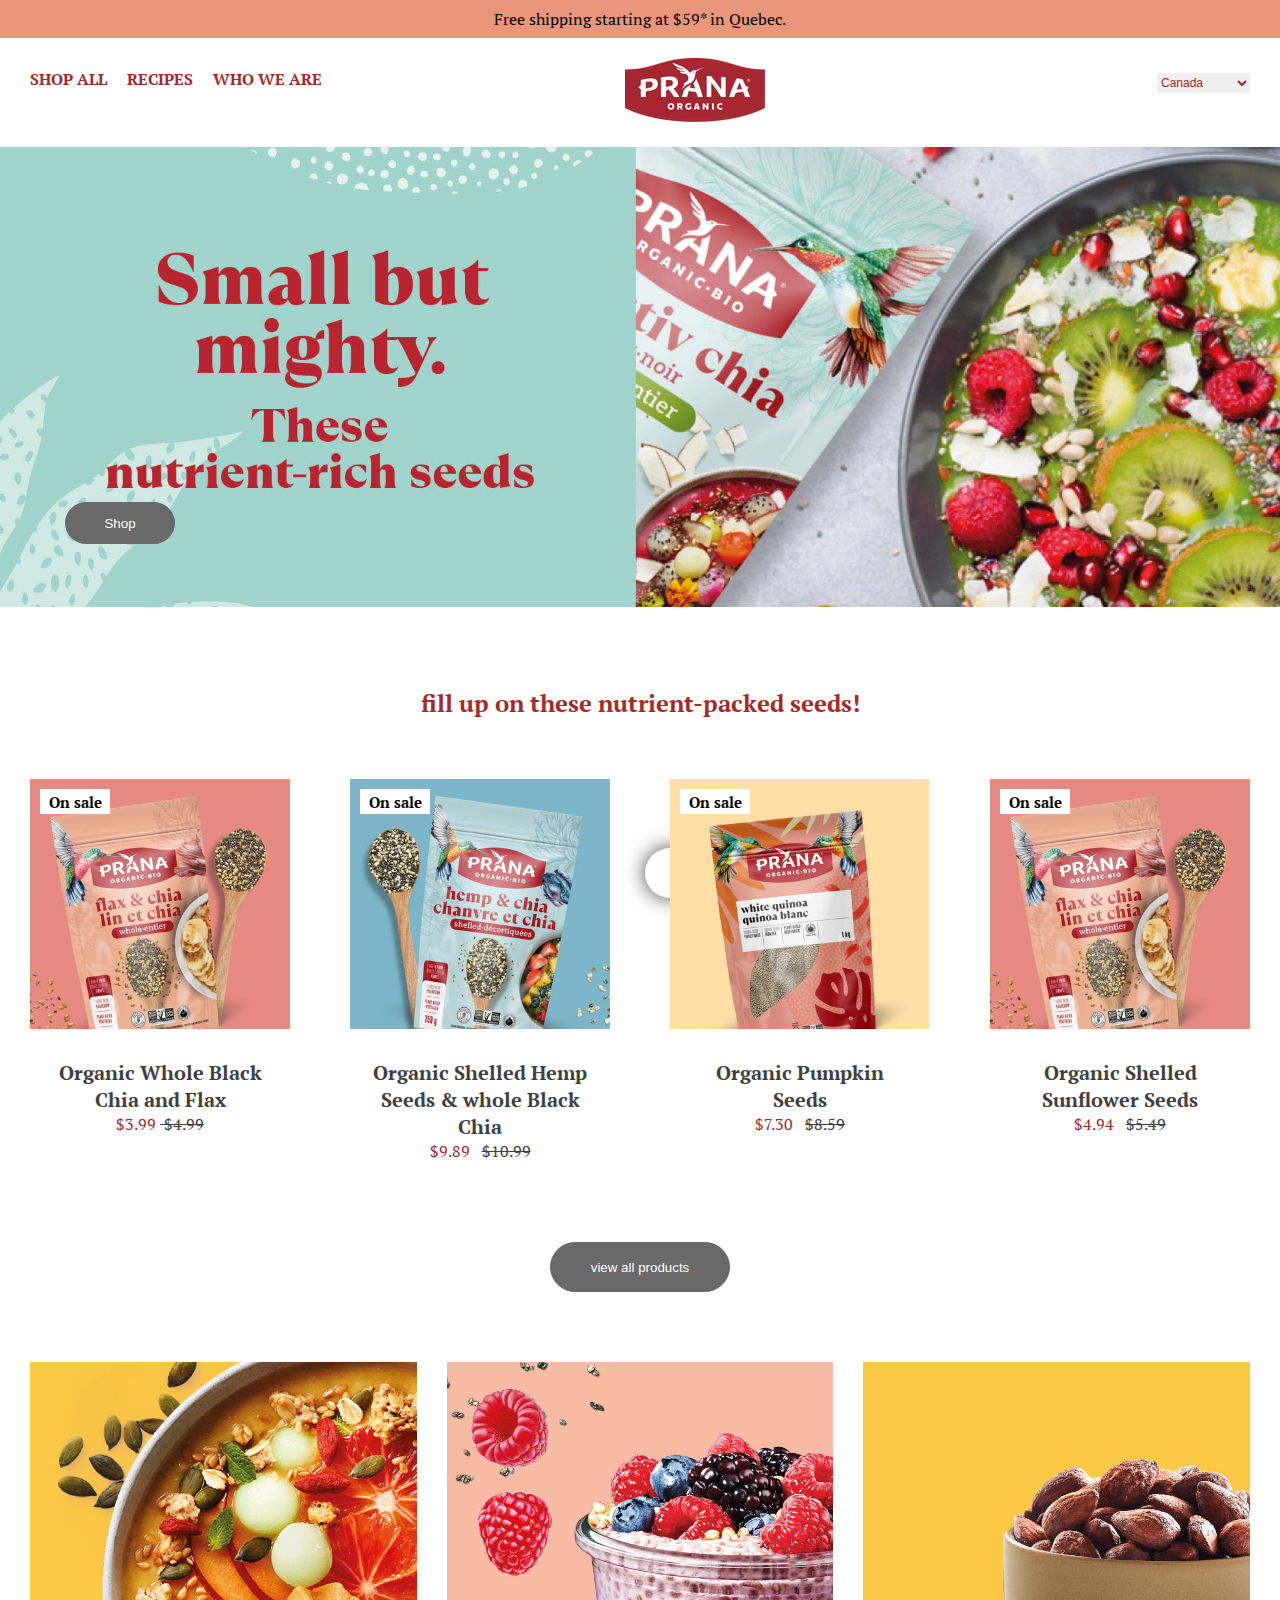
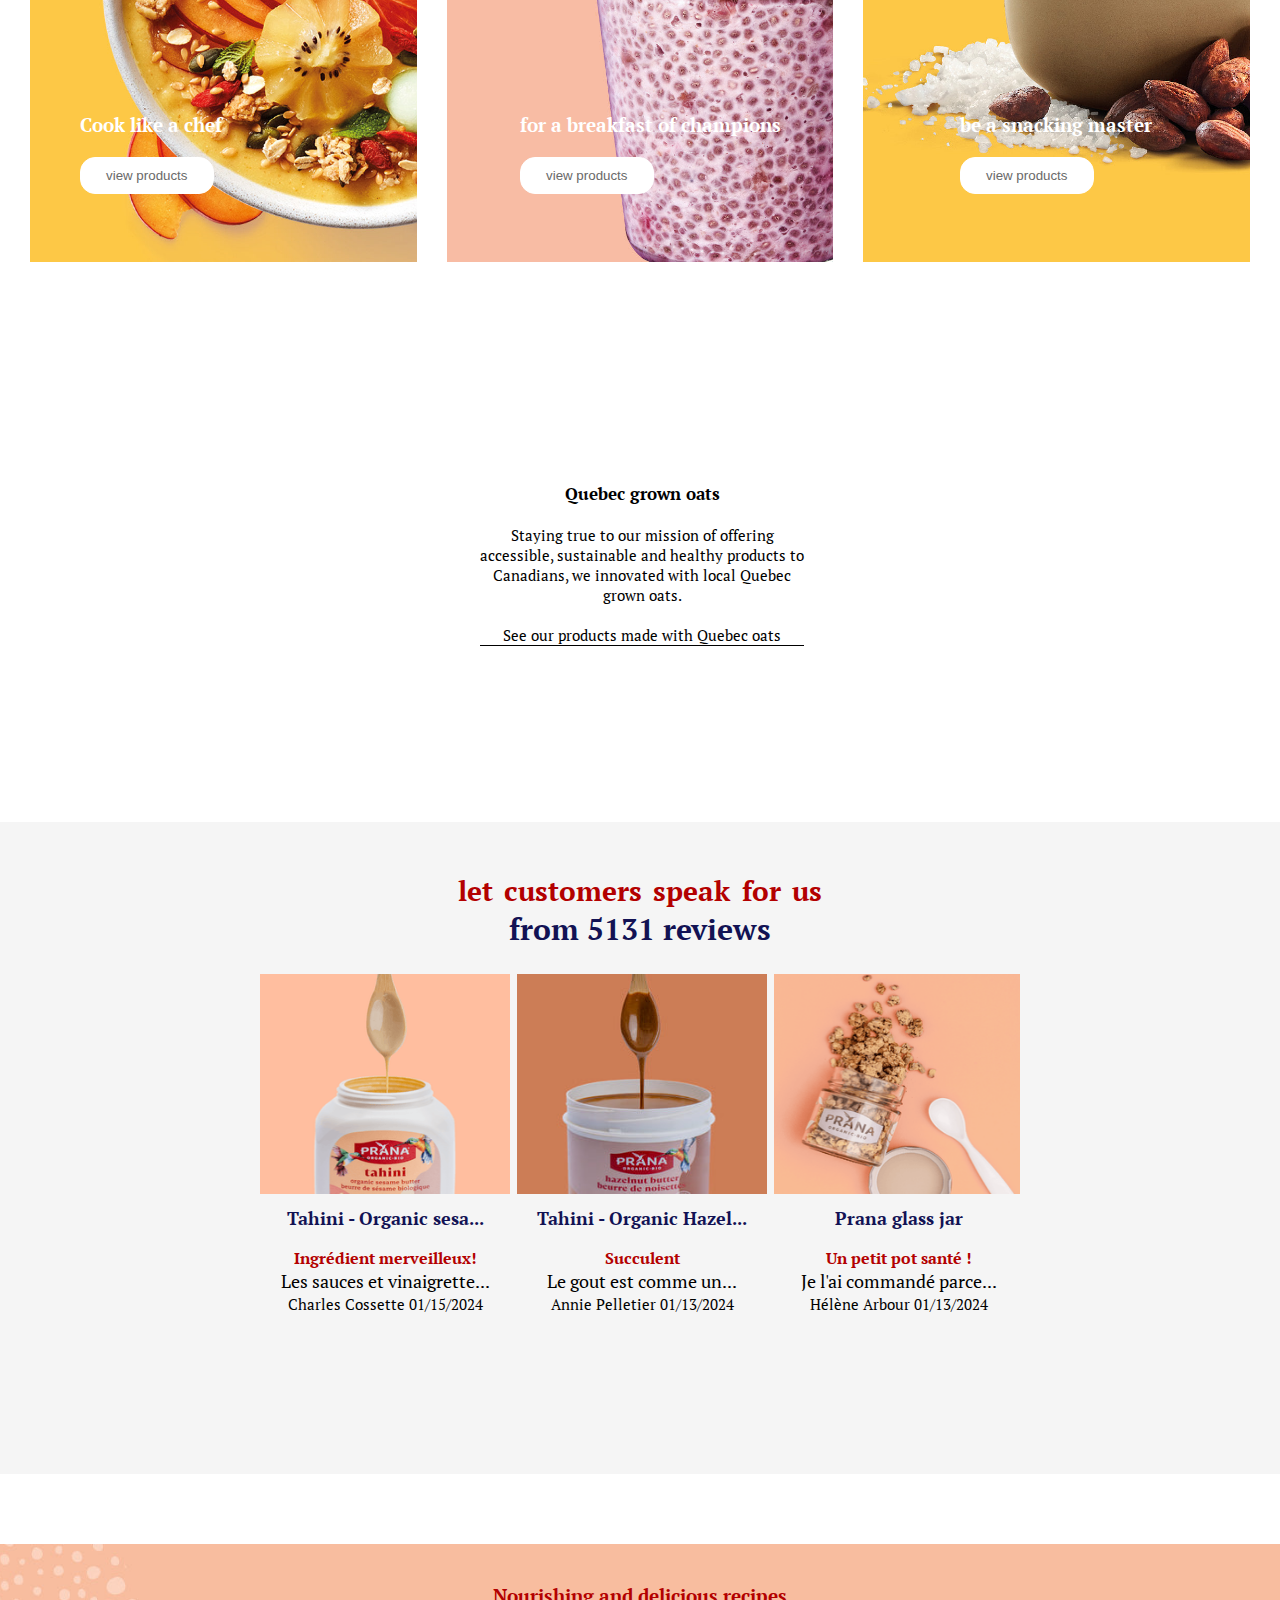
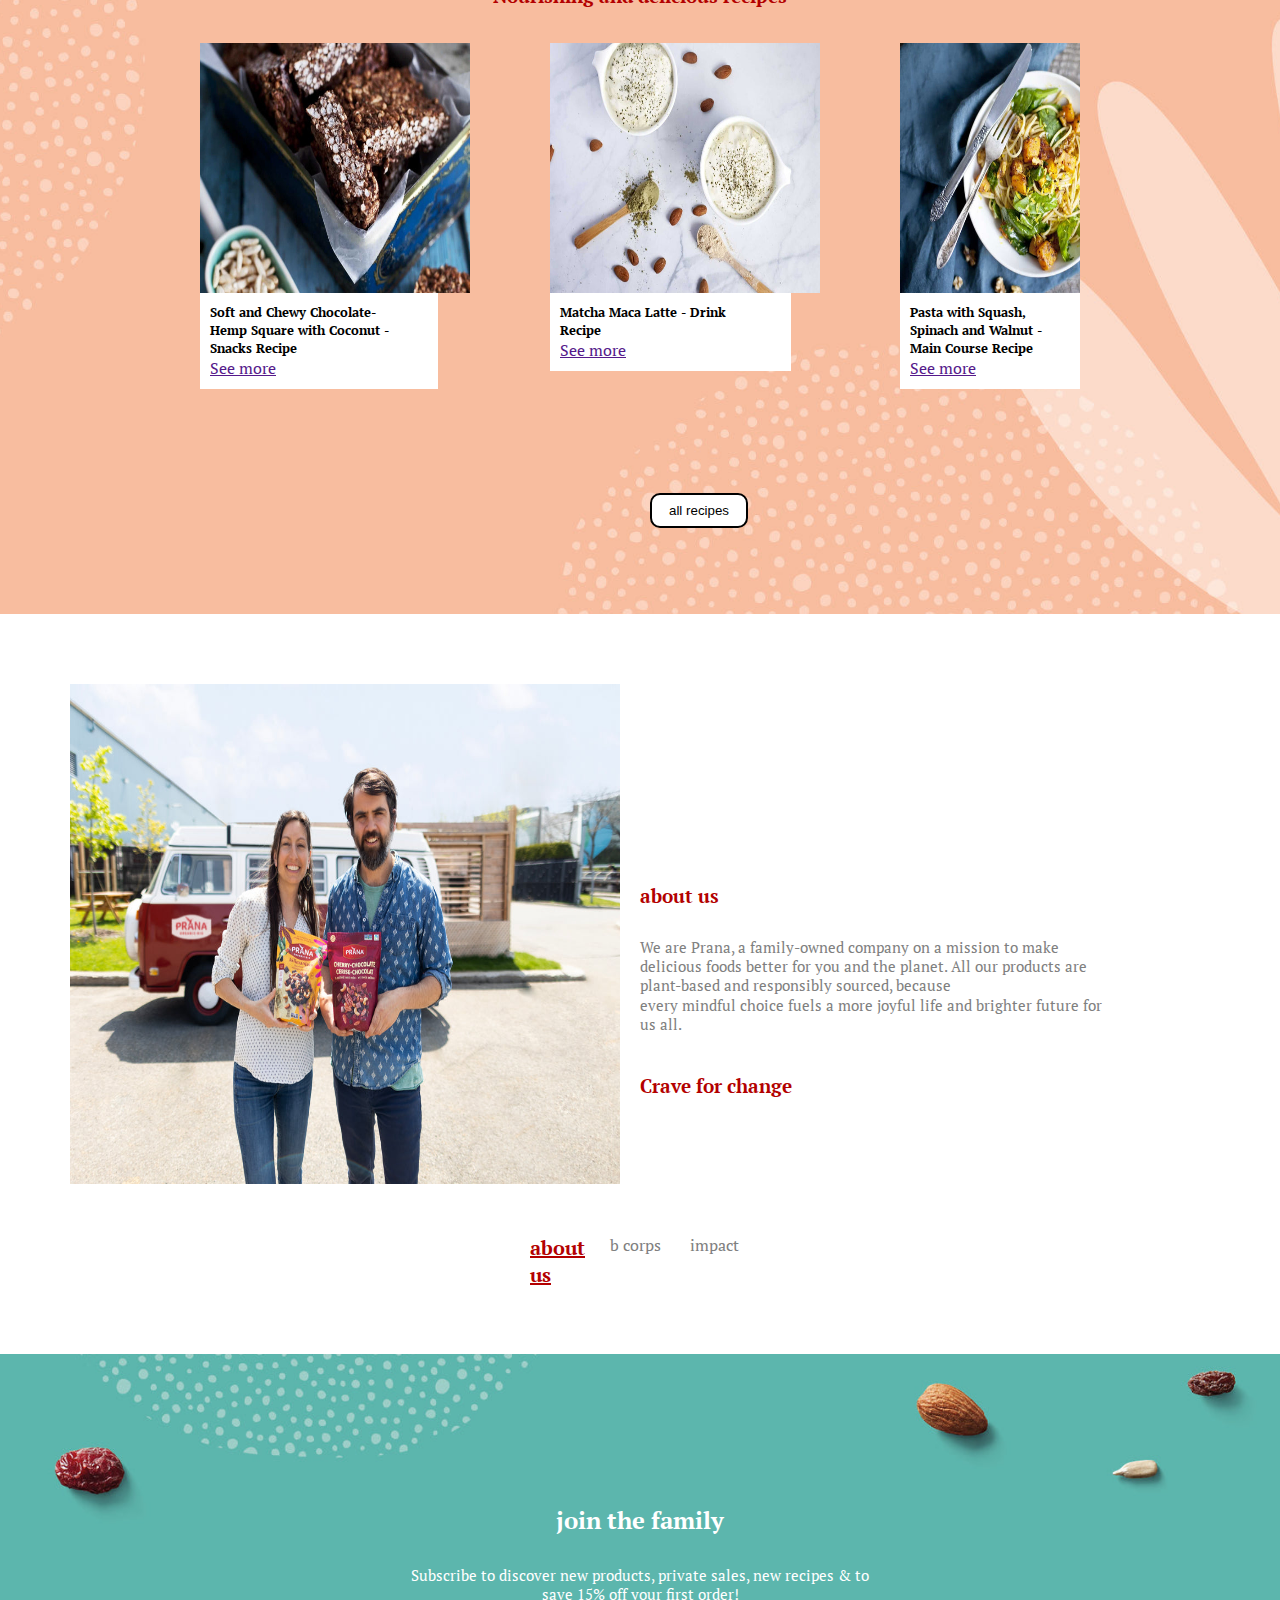
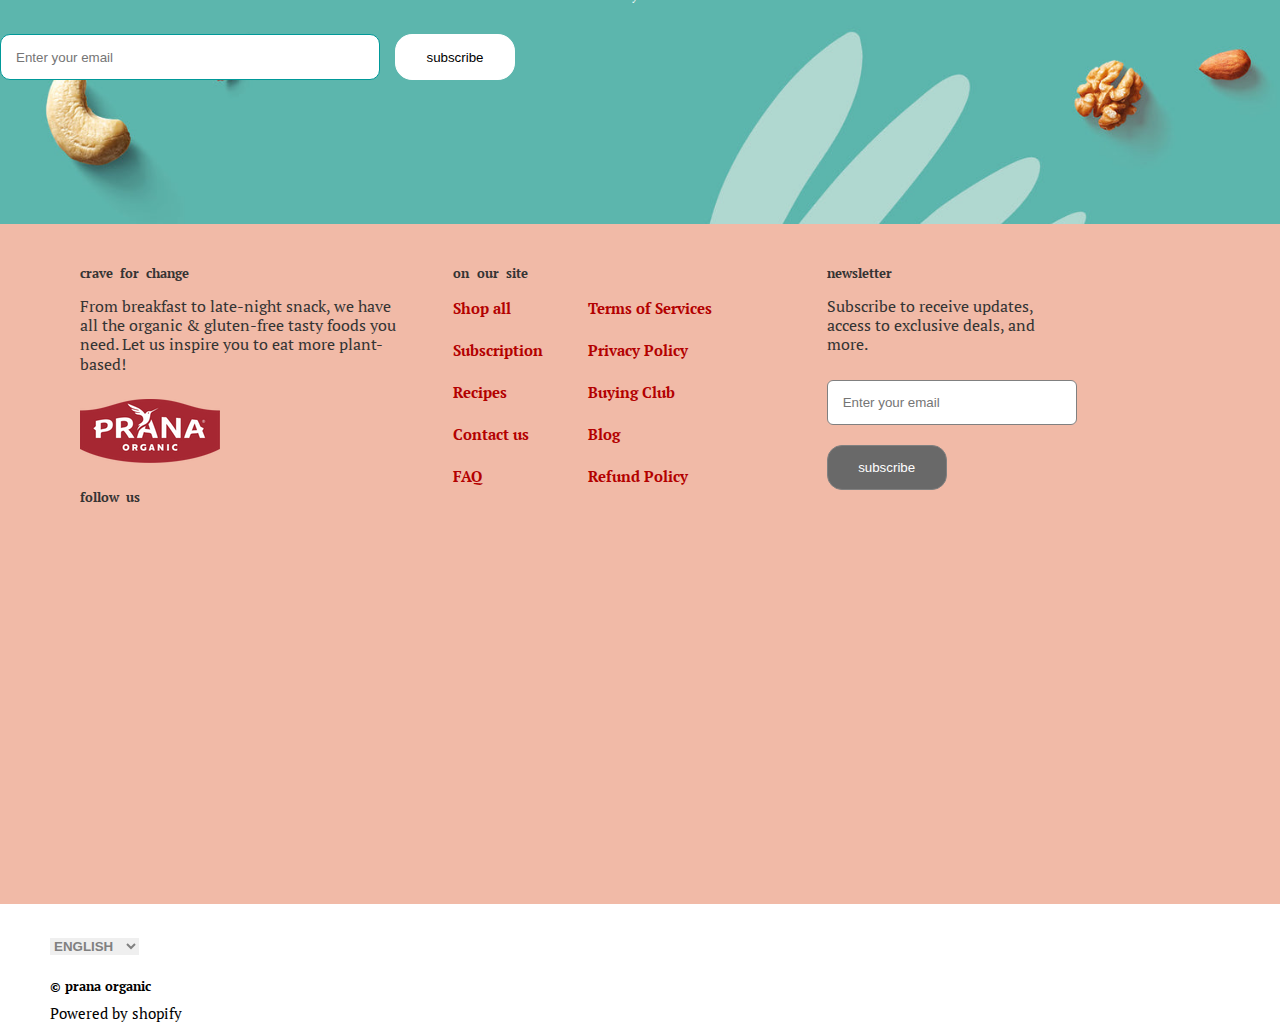
==== commit c98096a9: "the end of add index page" ====
--- a/index.html
+++ b/index.html
@@ -6,6 +6,7 @@
     <meta name="viewport" content="width=device-width, initial-scale=1.0">
     <title>Atelier-HTML&CSS</title>
     <link rel="stylesheet" href="style.css">
+    <link rel="stylesheet" href="shop-all.css">
     <link rel="stylesheet" href="responsive.css">
     <link rel="stylesheet" href="https://cdnjs.cloudflare.com/ajax/libs/font-awesome/6.5.1/css/all.min.css"
         integrity="sha512-DTOQO9RWCH3ppGqcWaEA1BIZOC6xxalwEsw9c2QQeAIftl+Vegovlnee1c9QX4TctnWMn13TZye+giMm8e2LwA=="
@@ -19,10 +20,19 @@
         </div>
         <div class="secondhead">
             <div class="secondheadpart1">
-                <ul>
+                <ul >
                     <li><a href="shop-all.html ">Shop All</a></li>
                     <li><a href="shop-all.html ">Recipes</a></li>
-                    <li><a href="shop-all.html ">Who we are</a></li>
+                    <li><a href="shop-all.html " id="link3">Who we are</a>
+                        <!-- <ul id="list2">
+                            <p><a href="">Mission</a></p>
+                            <li><a href="">Prana Local sourcing</a></li>
+                            <li><a href="">Quebec organic oats</a></li>
+                            <li><a href="">Blog</a></li>
+                            <li><a href="">Prana & the Fairtrade <br> movement</a></li>
+
+                        </ul> -->
+                    </li>
                 </ul>
             </div>
             <div class="secondheadpart2">
@@ -87,9 +97,6 @@
             <div class="left">
                 <i class="fa-solid fa-circle-chevron-left"></i>
             </div>
-            <!-- <div class="button">
-            <button type="submit" class="nutriment-button">view all products</button>
-         </div> -->
         </section>
         <section class="product">
             <div class="button">
@@ -127,25 +134,297 @@
             </div>
         </section>
         <section class="customer-speak">
-          <div class="customer">
-              <div class="para-customer">
-                <h3 id="red">let customers speak for us</h3>
-                  <h3 id="blue">from 5131 reviews</h3>
-              </div>
-          </div>
-          <div class="customer-product">
-            <div class="product-item">
-                <div class="items item1">
-                    <div class="img-customer">
-                        <img src="ImageAcceuil/o" alt="">
-                    </div>
-                       
-                </div>
-            </div>
-          </div>
+            <div class="customer">
+                <div class="para-customer">
+                    <h3 id="red">let customers speak for us</h3>
+                    <h3 id="blue">from 5131 reviews</h3>
+                </div>
+            </div>
+            <div class="customer-product">
+                <div class="product-item">
+                    <div class="items item1">
+                        <img src="ImageAcceuil/C1.png" alt="">
+                        <div class="para-customer">
+                            <h5>Tahini - Organic sesa...</h5>
+                            <p>
+                                <i class="fa-solid fa-star"></i>
+                                <i class="fa-solid fa-star"></i>
+                                <i class="fa-solid fa-star"></i>
+                                <i class="fa-solid fa-star"></i>
+                                <i class="fa-solid fa-star"></i>
+                            </p>
+                            <h6>Ingrédient merveilleux!</h6>
+                            <p id="p1">Les sauces et vinaigrette...</p>
+                            <span>Charles Cossette 01/15/2024</span>
+                        </div>
+                    </div>
+                    <div class="items item1">
+                        <img src="ImageAcceuil/C2.jpeg" alt="">
+                        <div class="para-customer">
+                            <h5>Tahini - Organic Hazel...</h5>
+                            <p>
+                                <i class="fa-solid fa-star"></i>
+                                <i class="fa-solid fa-star"></i>
+                                <i class="fa-solid fa-star"></i>
+                                <i class="fa-solid fa-star"></i>
+                                <i class="fa-solid fa-star"></i>
+                            </p>
+                            <h6>Succulent</h6>
+                            <p id="p1">Le gout est comme un...</p>
+                            <span>Annie Pelletier 01/13/2024</span>
+                        </div>
+                    </div>
+                    <div class="items item1">
+                        <img src="ImageAcceuil/C3.png" alt="">
+                        <div class="para-customer">
+                            <h5>Prana glass jar</h5>
+                            <p>
+                                <i class="fa-solid fa-star"></i>
+                                <i class="fa-solid fa-star"></i>
+                                <i class="fa-solid fa-star"></i>
+                                <i class="fa-solid fa-star"></i>
+                                <i class="fa-solid fa-star"></i>
+                            </p>
+                            <h6>Un petit pot santé !</h6>
+                            <p id="p1">Je l'ai commandé parce...</p>
+                            <span>Hélène Arbour 01/13/2024</span>
+                        </div>
+                    </div>
+                    <div class="items item1">
+                        <img src="ImageAcceuil/C4.jpeg" alt="">
+                        <div class="para-customer">
+                            <h5>Tahini - Organic sesa...</h5>
+                            <p>
+                                <i class="fa-solid fa-star"></i>
+                                <i class="fa-solid fa-star"></i>
+                                <i class="fa-solid fa-star"></i>
+                                <i class="fa-solid fa-star"></i>
+                                <i class="fa-solid fa-star"></i>
+                            </p>
+                            <h6>Ingrédient merveilleux!</h6>
+                            <p id="p1">Les sauces et vinaigrette...</p>
+                            <span>Charles Cossette 01/15/2024</span>
+                        </div>
+                    </div>
+                    <div class="items item1">
+                        <img src="ImageAcceuil/C5.jpeg" alt="">
+                        <div class="para-customer">
+                            <h5>Tahini - Organic sesa...</h5>
+                            <p>
+                                <i class="fa-solid fa-star"></i>
+                                <i class="fa-solid fa-star"></i>
+                                <i class="fa-solid fa-star"></i>
+                                <i class="fa-solid fa-star"></i>
+                                <i class="fa-solid fa-star"></i>
+                            </p>
+                            <h6>Ingrédient merveilleux!</h6>
+                            <p id="p1">Les sauces et vinaigrette...</p>
+                            <span>Charles Cossette 01/15/2024</span>
+                        </div>
+                    </div>
+                    <div class="items item1">
+                        <img src="ImageAcceuil/C6.jpeg" alt="">
+                        <div class="para-customer">
+                            <h5>Tahini - Organic sesa...</h5>
+                            <p>
+                                <i class="fa-solid fa-star"></i>
+                                <i class="fa-solid fa-star"></i>
+                                <i class="fa-solid fa-star"></i>
+                                <i class="fa-solid fa-star"></i>
+                                <i class="fa-solid fa-star"></i>
+                            </p>
+                            <h6>Ingrédient merveilleux!</h6>
+                            <p id="p1">Les sauces et vinaigrette...</p>
+                            <span>Charles Cossette 01/15/2024</span>
+                        </div>
+                    </div>
+                    <div class="items item1">
+                        <img src="ImageAcceuil/C7.jpeg" alt="">
+                        <div class="para-customer">
+                            <h5>Tahini - Organic Hazel...</h5>
+                            <p>
+                                <i class="fa-solid fa-star"></i>
+                                <i class="fa-solid fa-star"></i>
+                                <i class="fa-solid fa-star"></i>
+                                <i class="fa-solid fa-star"></i>
+                                <i class="fa-solid fa-star"></i>
+                            </p>
+                            <h6>Succulent</h6>
+                            <p id="p1">Le gout est comme un...</p>
+                            <span>Annie Pelletier 01/13/2024</span>
+                        </div>
+                    </div>
+                    <div class="items item1">
+                        <img src="ImageAcceuil/C8.jpeg" alt="">
+                        <div class="para-customer">
+                            <h5>Tahini - Organic Hazel...</h5>
+                            <p>
+                                <i class="fa-solid fa-star"></i>
+                                <i class="fa-solid fa-star"></i>
+                                <i class="fa-solid fa-star"></i>
+                                <i class="fa-solid fa-star"></i>
+                                <i class="fa-solid fa-star"></i>
+                            </p>
+                            <h6>Succulent</h6>
+                            <p id="p1">Le gout est comme un...</p>
+                            <span>Annie Pelletier 01/13/2024</span>
+                        </div>
+                    </div>
+                    <div class="items item1">
+                        <img src="ImageAcceuil/C9.jpeg" alt="">
+                        <div class="para-customer">
+                            <h5>Tahini - Organic Hazel...</h5>
+                            <p>
+                                <i class="fa-solid fa-star"></i>
+                                <i class="fa-solid fa-star"></i>
+                                <i class="fa-solid fa-star"></i>
+                                <i class="fa-solid fa-star"></i>
+                                <i class="fa-solid fa-star"></i>
+                            </p>
+                            <h6>Succulent</h6>
+                            <p id="p1">Le gout est comme un...</p>
+                            <span>Annie Pelletier 01/13/2024</span>
+                        </div>
+                    </div>
+                </div>
+                <div class="right">
+                    <i class="fa-solid fa-circle-chevron-right"></i>
+                </div>
+                <div class="left">
+                    <i class="fa-solid fa-circle-chevron-left"></i>
+                </div>
+            </div>
+        </section>
+        <section class="delicious">
+            <div class="delicious-recipes">
+                <h3>Nourishing and delicious recipes</h3>
+                <div class="delicious-list">
+                    <div class="delicious-item">
+                        <div class="img">
+                            <img src="ImageAcceuil/chocolate.jpeg" alt="">
+                        </div>
+                        <div class="paradelicious" id="para1">
+                            <h5>Soft and Chewy Chocolate- <br> Hemp Square with Coconut - <br> Snacks Recipe</h5>
+                            <p><a href="">See more</a></p>
+                        </div>
+                    </div>
+                    <div class="delicious-item">
+                        <div class="img">
+                            <img src="ImageAcceuil/maka.jpeg" alt="">
+                        </div>
+                        <div class="paradelicious" id="para2">
+                            <h5>Matcha Maca Latte - Drink <br> Recipe</h5>
+                            <p><a href="">See more</a></p>
+                        </div>
+                    </div>
+                    <div class="delicious-item">
+                        <div class="img">
+                            <img src="ImageAcceuil/pasta.jpeg" alt="">
+                        </div>
+                        <div class="paradelicious">
+                            <h5>Pasta with Squash, Spinach and Walnut - Main Course Recipe</h5>
+                            <p><a href="">See more</a></p>
+                        </div>
+                    </div>
+                </div>
+                <button type="submit">all recipes</button>
+            </div>
+        </section>
+        <section class="about-us">
+            <div class="about">
+                <div class="content1">
+                    <div class="aboutimg">
+                        <img src="ImageAcceuil/about.jpeg" alt="">
+                    </div>
+                    <div class="aboutpara">
+                        <h3 id="heading1">about us</h3>
+                        <p>We are Prana, a family-owned company on a mission to make <br> delicious foods better for you
+                            and the planet. All our products are <br> plant-based and responsibly sourced, because <br>
+                            every mindful choice fuels a more joyful life and brighter future for <br> us all. </p>
+                        <h3 id="heading2"> Crave for change </h3>
+                    </div>
+                </div>
+                <div class="content2">
+                    <a href="" id="link1">about us</a>
+                    <a href="">b corps</a>
+                    <a href="">impact</a>
+                </div>
+            </div>
+
+        </section>
+        <section class="join">
+            <div class="join-part">
+                <div class="join-content">
+                    <div class="join1">
+                        <h2>join the family</h2>
+                        <p>Subscribe to discover new products, private sales, new recipes & to <br> save 15% off your
+                            first order! </p>
+                    </div>
+                    <div class="join2">
+                        <input type="email" placeholder="Enter your email">
+                        <button type="submit">subscribe</button>
+                    </div>
+                </div>
+            </div>
         </section>
     </main>
-    <footer></footer>
+    <footer>
+        <div class="lastpart">
+            <div class="content">
+                <div class="content1" id="change">
+                    <h5 id="heading1">crave for change</h5>
+                    <p>From breakfast to late-night snack, we have <br> all the organic & gluten-free tasty foods you
+                        <br> need. Let us inspire you to eat more plant- <br> based!</p>
+                    <img src="ImageAcceuil/logo.png" alt="">
+                    <h5 id="heading2">follow us</h5>
+                    <ul>
+                        <li><a href="https://www.facebook.com/pranafoods.ca/"><i
+                                    class="fa-brands fa-facebook-f"></i></a></li>
+                        <li><a href="https://www.instagram.com/pranafoods.ca/"><i
+                                    class="fa-brands fa-instagram"></i></a></li>
+                        <li><a href="https://www.linkedin.com/company/pranaorganic/"><i
+                                    class="fa-brands fa-linkedin"></i></a></li>
+                    </ul>
+                </div>
+                <div class="content1" id="site">
+                    <h5 id="heading1">on our site</h5>
+                    <div class="site-item">
+                        <ul>
+                            <li><a href="">Shop all</a></li>
+                            <li><a href="">Subscription</a></li>
+                            <li><a href="">Recipes</a></li>
+                            <li><a href="">Contact us</a></li>
+                            <li><a href="">FAQ</a></li>
+                        </ul>
+                        <ul>
+                            <li><a href="">Terms of Services</a></li>
+                            <li><a href="">Privacy Policy</a></li>
+                            <li><a href="">Buying Club</a></li>
+                            <li><a href="">Blog</a></li>
+                            <li><a href="">Refund Policy</a></li>
+                        </ul>
+                    </div>
+                </div>
+                <div class="content1" id="newsletter">
+                    <h5 id="heading1">newsletter</h5>
+                    <p>Subscribe to receive updates, <br> access to exclusive deals, and <br> more.</p>
+                      <div class="submision">
+                        <input type="email" placeholder="Enter your email">
+                        <button type="submit">subscribe</button>
+                      </div>
+                </div>
+            </div>
+        </div>
+        <div class="lastpart1">
+            <select name="cars" id="cars">
+                <option value="volvo">English</option>
+                <option value="saab">english</option>
+                <option value="mercedes">francais</option>
+            </select>
+            <h5> &copy; prana organic</h5>
+            <p>Powered by shopify</p>
+        </div>
+    </footer>
 </body>
 
 </html>--- a/style.css
+++ b/style.css
@@ -41,6 +41,12 @@
     text-transform: uppercase;
 }
 
+/* header .secondhead .secondheadpart1 ul  #link3  #list2{
+   display: flex;
+   flex-direction: column;
+   display: none;
+} */
+
 header .secondhead .secondheadpart3 {
     display: flex;
     flex-direction: row;
@@ -77,9 +83,11 @@
 }
 
 
-/* -----------------------------------------------------Main----------------------------------- */
-
-/* -----------------------------------------------------Main section banniere----------------------------------- */
+/* ------------------------------------------------------------------------ Main------------------------------------------------------------------------------------------ */
+
+/* ----------------------------------------------------------------------- Main section banniere ------------------------------------------------------------------------ */
+
+
 
 main .bannier .bannier-bg {
     width: 100%;
@@ -313,7 +321,7 @@
 }
 
 
-/* ---------------------------product------------------------------------------ */
+/* ----------------------------------------------------------------------- product ------------------------------------------------------------------------ */
 
 .product {
     margin-top: 50px;
@@ -353,10 +361,10 @@
     background-size: cover;
     background-repeat: no-repeat;
     background-position: center center;
-    transition:  2s;
-}
-
-.product .productlocal #cook:hover{
+    transition: 2s;
+}
+
+.product .productlocal #cook:hover {
     transform: scale(1.1);
 }
 
@@ -365,10 +373,10 @@
     background-size: cover;
     background-repeat: no-repeat;
     background-position: center center;
-    transition:  2s;
-}
-
-.product .productlocal #breakfast:hover{
+    transition: 2s;
+}
+
+.product .productlocal #breakfast:hover {
     transform: scale(1.1);
 }
 
@@ -377,10 +385,10 @@
     background-size: cover;
     background-repeat: no-repeat;
     background-position: center center;
-    transition:  2s;
-}
-
-.product .productlocal #snacking:hover{
+    transition: 2s;
+}
+
+.product .productlocal #snacking:hover {
     transform: scale(1.1);
 }
 
@@ -434,7 +442,7 @@
     overflow: hidden;
 }
 
-.product .agricult .bg-imagricult .content-paragricult{
+.product .agricult .bg-imagricult .content-paragricult {
     text-align: center;
     background-color: white;
     width: 30%;
@@ -446,47 +454,459 @@
     padding: 40px 30px;
 }
 
-.product .agricult .bg-imagricult .content-paragricult h5{
+.product .agricult .bg-imagricult .content-paragricult h5 {
     font-size: 17px;
     font-weight: bold;
 }
 
-.product .agricult .bg-imagricult .content-paragricult p{
+.product .agricult .bg-imagricult .content-paragricult p {
     font-size: 15px;
 }
 
-.product .agricult .bg-imagricult .content-paragricult .para{
-  padding: 20px 0;
-}
-
-.product .agricult .bg-imagricult .content-paragricult .para-underline{
-   border-bottom: 1px solid black;
-}
-
-.product .agricult .bg-imagricult .content-paragricult .para-underline:hover{
+.product .agricult .bg-imagricult .content-paragricult .para {
+    padding: 20px 0;
+}
+
+.product .agricult .bg-imagricult .content-paragricult .para-underline {
+    border-bottom: 1px solid black;
+}
+
+.product .agricult .bg-imagricult .content-paragricult .para-underline:hover {
     border-bottom: none;
-    
- }
-
- /* --------------------------------------Customer-------------------------------------- */
-
- .customer-speak{
+
+}
+
+/* ----------------------------------------------------------------------- Customer ------------------------------------------------------------------------ */
+
+
+.customer-speak {
     background-color: whitesmoke;
-    padding: 50px 100px;
- }
-
-
- .customer-speak .customer .para-customer #red{
-    text-align: center;
-    color:#b30000;
+    /* padding: 50px 260px; */
+    padding: 50px 260px 0 260px;
+    position: relative;
+    overflow: hidden;
+}
+
+
+.customer-speak .customer .para-customer #red {
+    text-align: center;
+    color: #b30000;
     font-weight: bold;
     font-size: 28px;
     word-spacing: 0.2rem;
- }
-
- .customer-speak .customer .para-customer #blue{
-    text-align: center;
-    color:#121254;
+}
+
+.customer-speak .customer .para-customer #blue {
+    text-align: center;
+    color: #121254;
     font-weight: bold;
     font-size: 30px;
- }+}
+
+
+
+.customer-speak .right {
+    color: rgb(232, 229, 229);
+    font-size: 2rem;
+    position: absolute;
+    top: 35%;
+    right: 10rem;
+    transform: translateY(-40%);
+}
+
+.customer-speak .left {
+    color: rgb(232, 229, 229);
+    font-size: 2rem;
+    position: absolute;
+    top: 35%;
+    left: 10rem;
+    transform: translateY(-40%);
+}
+
+.customer-speak .customer-product .product-item {
+    display: grid;
+    grid-template-columns: 1fr 1fr 1fr 1fr 1fr 1fr 1fr 1fr 1fr;
+    grid-template-rows: 500px;
+    gap: 7px;
+    padding-top: 25px;
+    position: relative;
+    overflow: hidden;
+    /* animation: slider 12s infinite ease-in-out; */
+}
+
+@keyframes slider {
+    0% {
+        transform: translateX(2em);
+    }
+
+    11% {
+        /* transform: translateX(5); */
+        transform: translateX(10em);
+    }
+
+    12% {
+        transform: translateX(5);
+    }
+
+    11% {
+        transform: translateX(5);
+    }
+
+    11% {
+        transform: translateX(5);
+    }
+
+    11% {
+        transform: translateX(5);
+    }
+
+    11% {
+        transform: translateX(5);
+    }
+
+    11% {
+        transform: translateX(5);
+    }
+
+    11% {
+        transform: translateX(5);
+    }
+
+    100% {
+        transform: translateX(5);
+    }
+}
+
+.customer-speak .customer-product .product-item .items img {
+    width: 250px;
+    height: 220px;
+    position: relative;
+    /* overflow: hidden; */
+    animation: slider 12s 2 normal;
+}
+
+.customer-speak .customer-product .product-item .items .para-customer {
+    text-align: center;
+    padding-top: 7px;
+}
+
+.customer-speak .customer-product .product-item .items .para-customer h5 {
+    color: #121254;
+    font-size: 18px;
+    font-weight: bold;
+    /* text-align: start; */
+}
+
+.customer-speak .customer-product .product-item .items .para-customer h6 {
+    color: #b30000;
+    font-size: 16px;
+    font-weight: bold;
+    padding-top: 17px;
+}
+
+.customer-speak .customer-product .product-item .items .para-customer p i {
+    color: #f6a2b3;
+}
+
+.customer-speak .customer-product .product-item .items .para-customer #p1 {
+    font-size: 18px;
+}
+
+.customer-speak .customer-product .product-item .items .para-customer span {
+    font-size: 15px;
+}
+
+/* ----------------------------------------------------------------------- delicious ------------------------------------------------------------------------ */
+
+.delicious {
+    margin: 70px 0;
+}
+
+.delicious .delicious-recipes {
+    width: 100%;
+    height: 670px;
+    background-image: url(ImageAcceuil/bannire-delicious.jpeg);
+    background-size: cover;
+    background-position: center center;
+    padding: 40px 200px;
+    position: relative;
+    overflow: hidden;
+}
+
+.delicious .delicious-recipes h3 {
+    text-align: center;
+    color: #b30000;
+    padding-bottom: 35px;
+}
+
+.delicious .delicious-recipes button {
+    text-align: center;
+    position: absolute;
+    left: 650px;
+    background-color: white;
+    padding: 8px 17px;
+    border: 2px solid black;
+    border-radius: 10px;
+    margin-top: 50px;
+}
+
+.delicious .delicious-recipes .delicious-list {
+    display: grid;
+    grid-template-columns: 1fr 1fr 1fr;
+    grid-template-rows: 400px;
+    gap: 80px;
+    position: relative;
+    overflow: hidden;
+    /* background-color: white; */
+}
+
+.delicious .delicious-recipes .delicious-list .delicious-item img {
+    width: 270px;
+    height: 250px;
+    position: relative;
+    overflow: hidden;
+}
+
+.delicious .delicious-recipes .delicious-list .delicious-item .paradelicious {
+    background-color: white;
+    position: absolute;
+    top: 250px;
+    padding: 10px;
+}
+
+.delicious .delicious-recipes .delicious-list .delicious-item #para1 {
+    padding: 10px 49px 10px 10px;
+}
+
+
+.delicious .delicious-recipes .delicious-list .delicious-item #para2 {
+    padding: 10px 65px 10px 10px;
+}
+
+.delicious .delicious-recipes .delicious-list .delicious-item .paradelicious p {
+    color: whitesmoke;
+}
+
+/* ----------------------------------------------------------------------- about-us ------------------------------------------------------------------------ */
+
+.about-us {
+    margin-bottom: 70px;
+}
+
+.about-us .about .content1 {
+    display: grid;
+    grid-template-columns: 1fr 1fr;
+    grid-template-rows: 500px;
+    padding: 0 70px;
+}
+
+.about-us .about .content1 img {
+    width: 550px;
+    height: 500px;
+}
+
+.about-us .about .content1 .aboutpara {
+    padding-top: 200px;
+}
+
+.about-us .about .aboutpara #heading1 {
+    margin-bottom: 30px;
+    color: #b30000;
+}
+
+.about-us .about .aboutpara p {
+    font-size: 15px;
+    line-height: 1.2rem;
+    color: grey;
+}
+
+.about-us .about .aboutpara #heading2 {
+    margin-top: 40px;
+    color: #b30000;
+}
+
+.about-us .about .content2 {
+    display: grid;
+    grid-template-columns: 1fr 1fr 1fr;
+    grid-template-rows: 50px;
+    gap: 20px;
+    padding: 50px 530px 0 530px;
+}
+
+.about-us .about .content2 a {
+    text-decoration: none;
+    color: grey;
+}
+
+.about-us .about .content2 #link1 {
+    text-decoration: underline;
+    color: #b30000;
+    font-weight: bolder;
+    font-size: 20px;
+}
+
+/* ----------------------------------------------------------------------- join ------------------------------------------------------------------------ */
+
+.join .join-part {
+    width: 100%;
+    height: 470px;
+    background-image: url(ImageAcceuil/banniere-familly.jpeg);
+    background-size: cover;
+    /* background-repeat: no-repeat; */
+    background-position: center center;
+}
+
+.join .join-part .join-content {
+    text-align: center;
+    color: white;
+    padding: 150px 0;
+}
+
+.join .join-part .join-content .join1 p {
+    padding: 30px 0;
+    font-size: 15px;
+    line-height: 1.2rem;
+}
+
+.join .join-part .join-content .join2{
+    display: flex;
+    flex-direction: row;
+} 
+
+.join .join-part .join-content .join2 input {
+    width: 380px;
+    height: 46px;
+    border: 1px solid #009999;
+    border-radius: 10px;
+    outline: none;
+}
+
+.join .join-part .join-content .join2 input::placeholder {
+    padding-left: 15px;
+}
+
+.join .join-part .join-content .join2 button {
+    width: 120px;
+    height: 46px;
+    background-color: white;
+    border: 1px solid white;
+    border-radius: 17px;
+    margin-left: 15px;
+}
+
+/* ----------------------------------------------------------------------- footer ------------------------------------------------------------------------ */
+
+footer .lastpart {
+    width: 100%;
+    min-height: 400px;
+    background-color: #f1baa7;
+    padding: 40px 80px;
+}
+
+footer .lastpart .content {
+    display: grid;
+    grid-template-columns: 1fr 1fr 1fr;
+    grid-template-rows: 600px;
+}
+
+footer .lastpart .content .content1 #heading1 {
+    padding-bottom: 15px;
+    color: rgb(53, 52, 52);
+    word-spacing: 0.2rem;
+}
+
+footer .lastpart .content .content1 p {
+    padding-bottom: 25px;
+    color: rgb(53, 52, 52);
+    font-size: 16px;
+    line-height: 1.2rem;
+}
+
+footer .lastpart .content .content1 #heading2 {
+    padding: 20px 0;
+    color: rgb(53, 52, 52);
+    word-spacing: 0.2rem;
+}
+
+footer .lastpart .content .content1 ul {
+    display: flex;
+    flex-direction: row;
+    gap: 20px;
+}
+
+footer .lastpart .content .content1 ul li {
+    list-style: none;
+}
+
+footer .lastpart .content .content1 ul li a {
+    color: rgb(53, 52, 52);
+}
+
+
+footer .lastpart .content .content1 .site-item{
+    display: flex;
+    flex-direction: row;
+    gap: 45px;
+ }
+
+ footer .lastpart .content .content1  .site-item ul{
+    display: flex;
+    flex-direction: column;
+ }
+
+ footer .lastpart .content .content1  .site-item ul a{
+    text-decoration: none;
+    font-size: 15px;
+    color: #b30000;
+    font-weight: bolder;
+ }
+
+ footer .lastpart .content .content1  .site-item ul a:hover{
+    color: rgb(53, 52, 52);
+ }
+
+ footer .lastpart .content .content1 .submision{
+  display: flex;
+  flex-direction: column;
+  gap: 20px;
+ }
+
+ footer .lastpart .content .content1 .submision input{
+    width: 250px;
+    height: 45px;
+    border: 1px solid grey;
+    border-radius: 6px;
+    outline: none;
+   }
+
+   footer .lastpart .content .content1 .submision input::placeholder{
+     padding-left: 15px;
+   }
+
+   footer .lastpart .content .content1 .submision button{
+    width: 120px;
+    height: 45px;
+    border: 1px solid grey;
+    border-radius: 15px;
+    background-color: dimgrey;
+    color: white;
+   }
+
+
+footer .lastpart1 {
+    padding-left: 50px;
+    padding-top: 30px;
+}
+
+footer .lastpart1 select {
+    color: grey;
+    border: none;
+    font-weight: bolder;
+    margin-bottom: 22px;
+    text-transform: uppercase;
+}
+
+footer .lastpart1 p {
+    margin-top: 8px;
+    font-size: 15px;
+}--- a/responsive.css
+++ b/responsive.css
@@ -66,4 +66,47 @@
     left: 100px;
     padding: 40px 30px;
 }
+
+/* -------------------------------------------- .about-us---------------------------------- */
+
+
+.about-us .about .content1 {
+    display: grid;
+    grid-template-columns: 1fr;
+    grid-template-rows: 300px 300px;
+    padding: 0 70px;
+}
+
+.about-us .about .content2 {
+    display: grid;
+    grid-template-columns: 1fr 1fr 1fr;
+    grid-template-rows: 50px;
+    /* gap: 20px; */
+    /* padding: 50px 530px 0 530px; */
+}
+
+/* -------------------------------------------- join---------------------------------- */
+
+
+.join .join-part .join-content .join2{
+  display: flex;
+  flex-direction: column;
+  gap: 10px;
+  justify-content: center;
+  text-align: center;
+}
+
+/* -------------------------------------------- footer lastpart1---------------------------------- */
+
+footer .lastpart .content {
+    display: grid;
+    grid-template-columns: 1fr;
+    grid-template-rows: 350px  350px 350px;
+    gap: 5px;
+}
+
+
+footer .lastpart1{
+  text-align: center;
+}
   }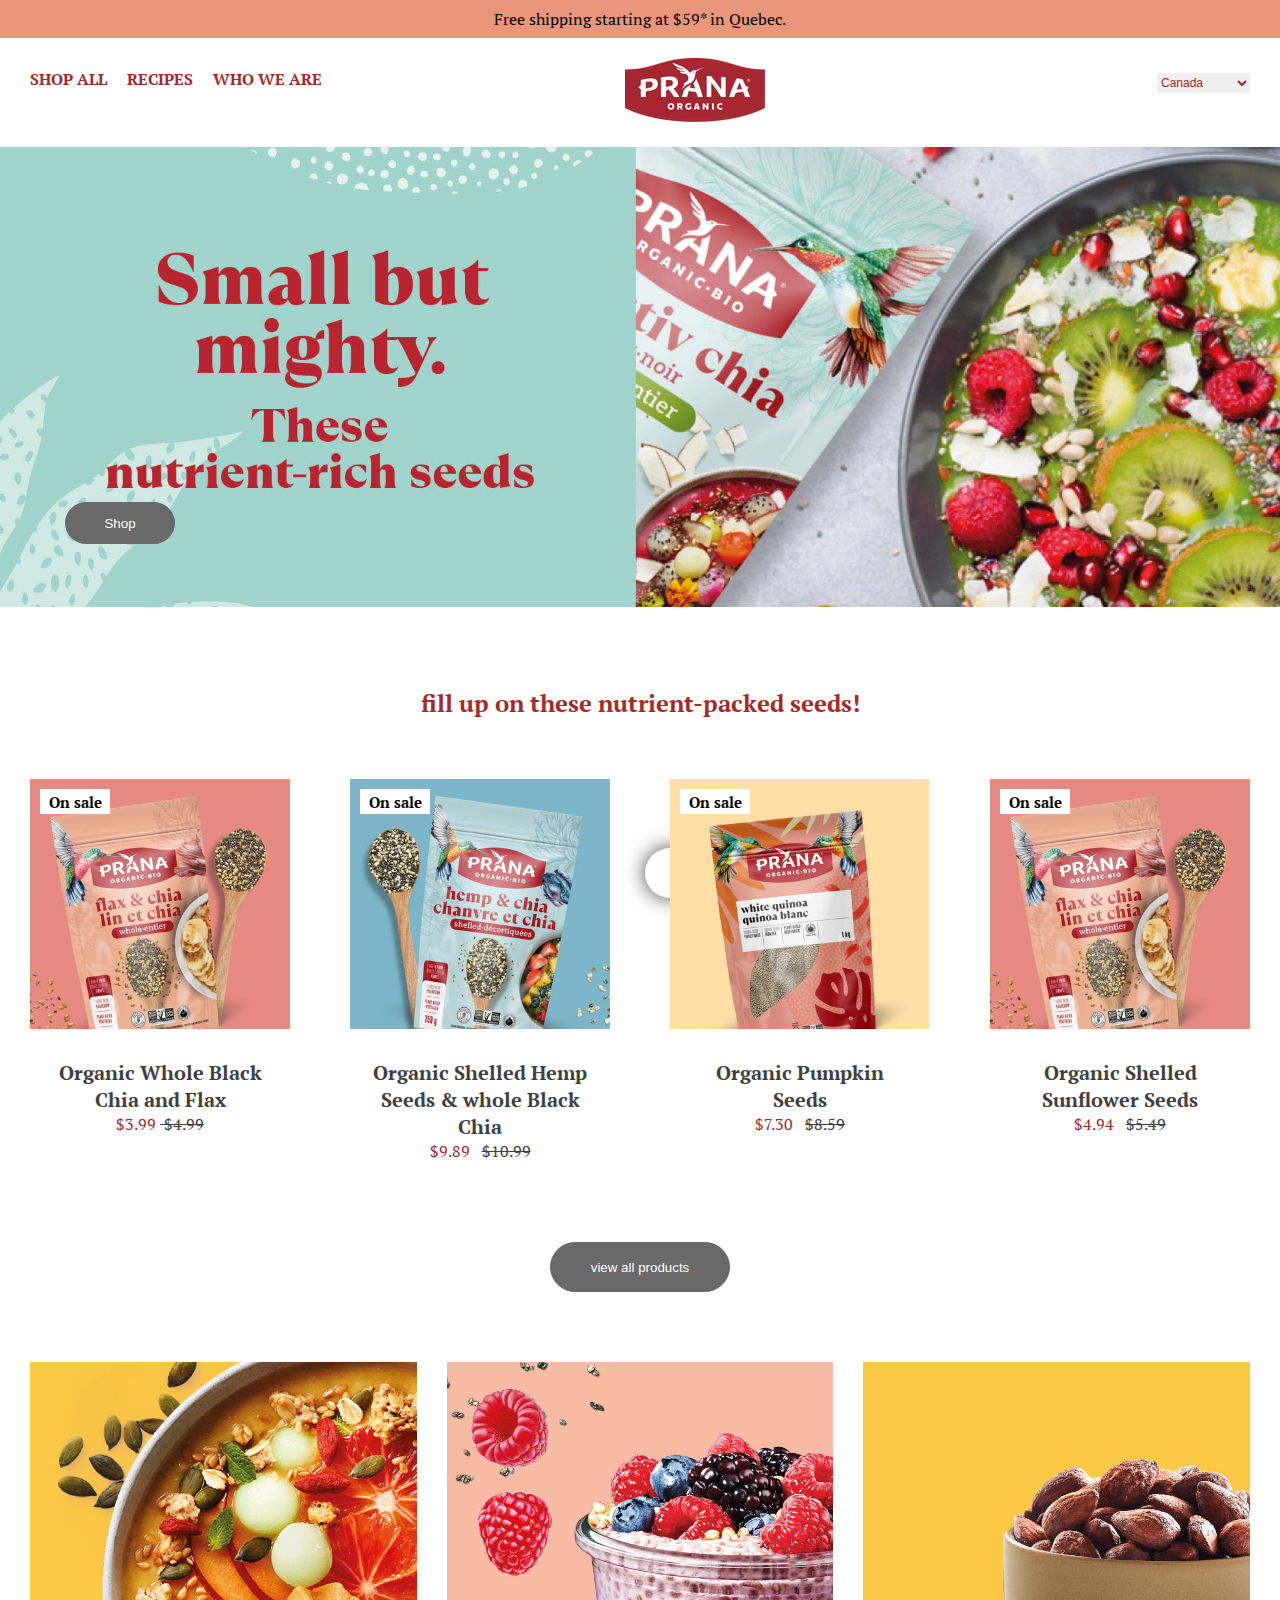
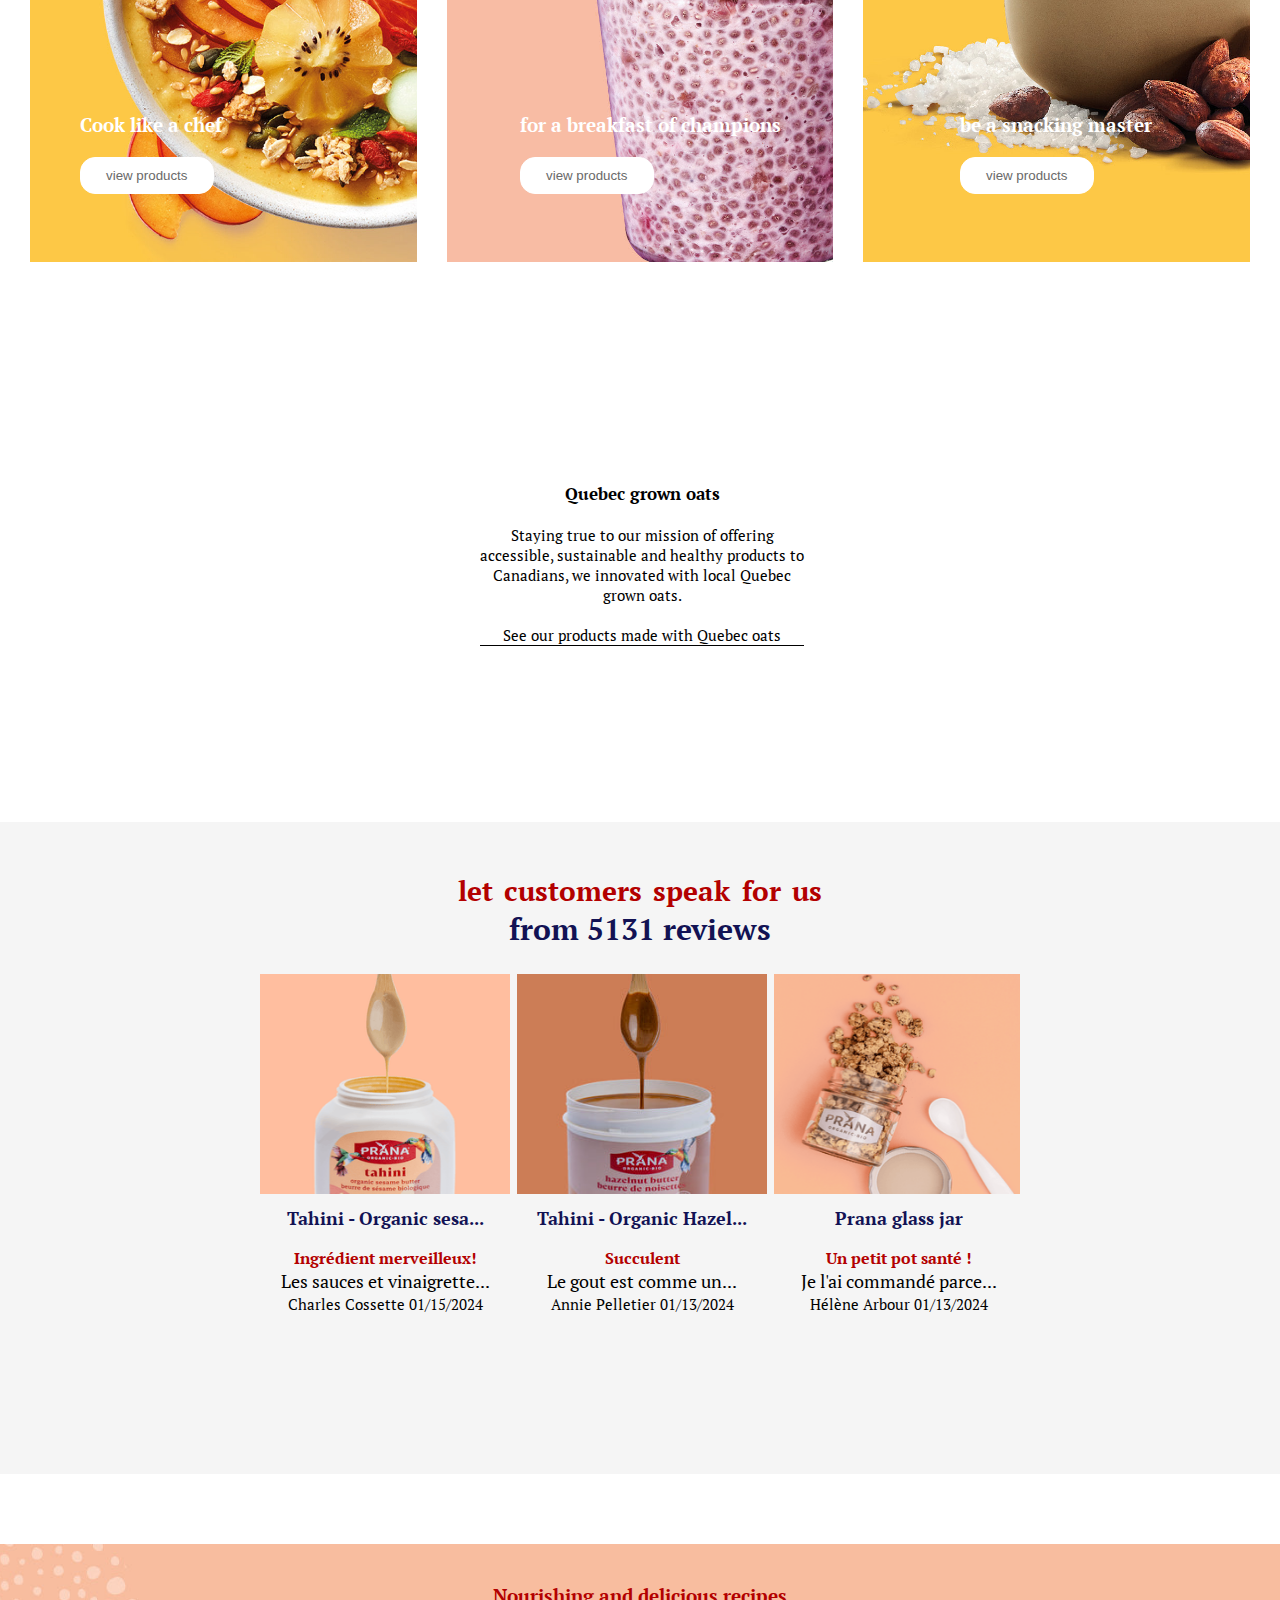
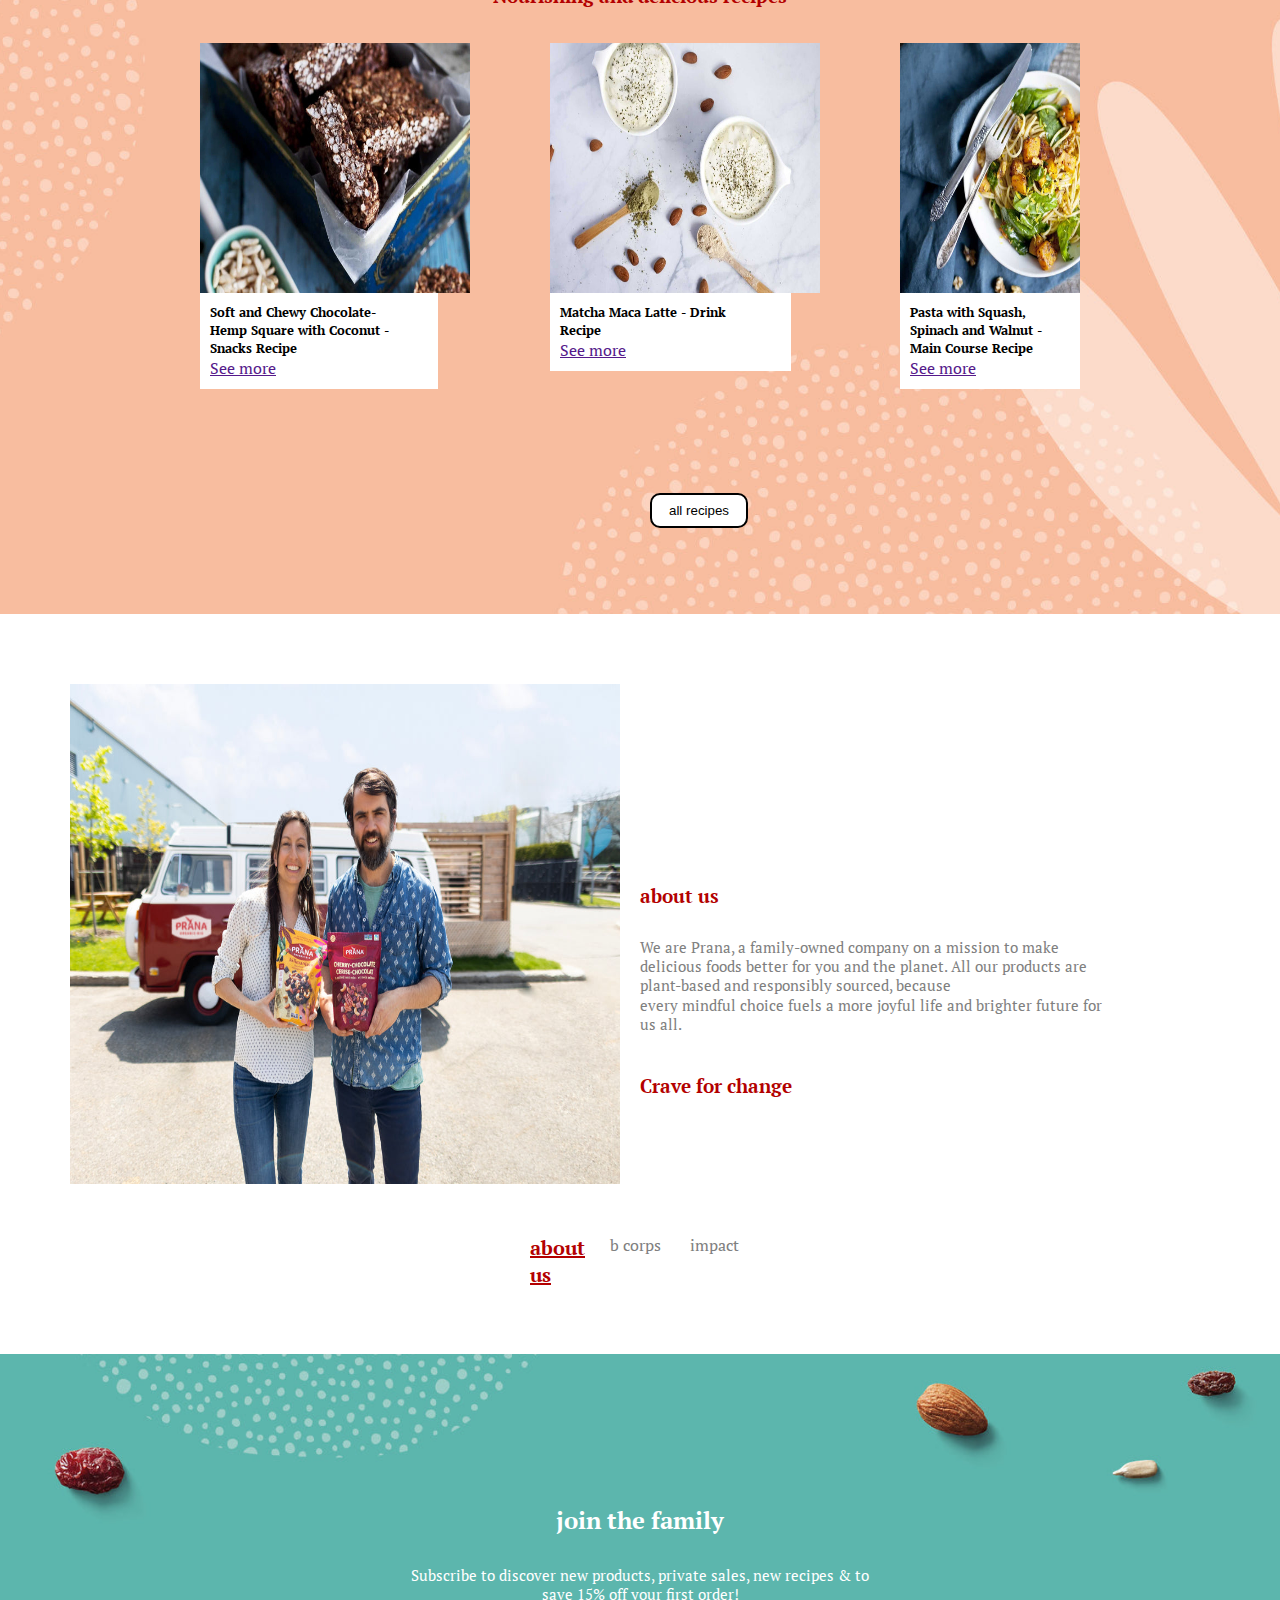
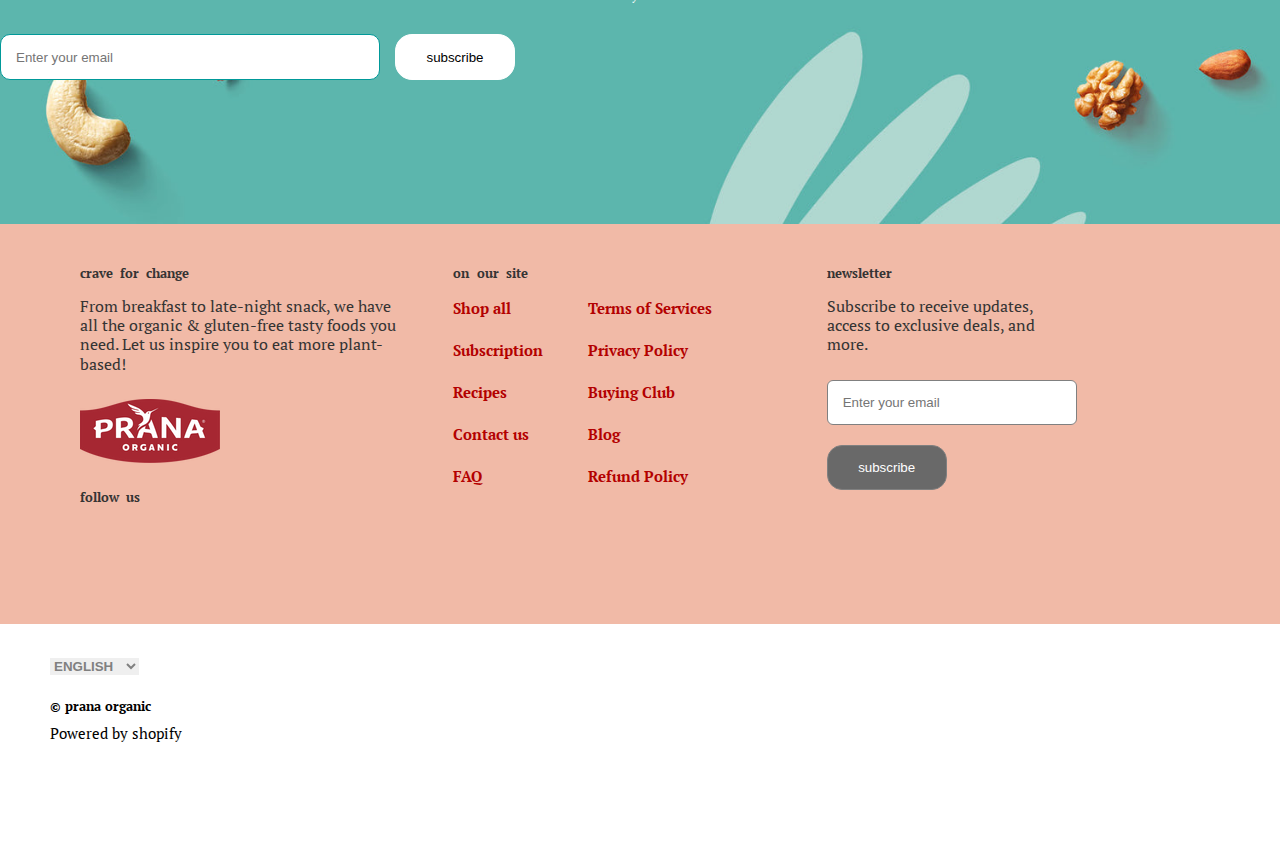
==== commit c1777058: "ajout anvabr and footer" ====
--- a/index.html
+++ b/index.html
@@ -6,13 +6,11 @@
     <meta name="viewport" content="width=device-width, initial-scale=1.0">
     <title>Atelier-HTML&CSS</title>
     <link rel="stylesheet" href="style.css">
-    <link rel="stylesheet" href="shop-all.css">
     <link rel="stylesheet" href="responsive.css">
     <link rel="stylesheet" href="https://cdnjs.cloudflare.com/ajax/libs/font-awesome/6.5.1/css/all.min.css"
         integrity="sha512-DTOQO9RWCH3ppGqcWaEA1BIZOC6xxalwEsw9c2QQeAIftl+Vegovlnee1c9QX4TctnWMn13TZye+giMm8e2LwA=="
         crossorigin="anonymous" referrerpolicy="no-referrer" />
 </head>
-
 <body>
     <header>
         <div class="firsthead">
@@ -22,8 +20,8 @@
             <div class="secondheadpart1">
                 <ul >
                     <li><a href="shop-all.html ">Shop All</a></li>
-                    <li><a href="shop-all.html ">Recipes</a></li>
-                    <li><a href="shop-all.html " id="link3">Who we are</a>
+                    <li><a href="recipe.html">Recipes</a></li>
+                    <li><a href="who-we-are.html" id="link3">Who we are</a>
                         <!-- <ul id="list2">
                             <p><a href="">Mission</a></p>
                             <li><a href="">Prana Local sourcing</a></li>
--- a/style.css
+++ b/style.css
@@ -1,4 +1,3 @@
-/* @import url('https://fonts.googleapis.com/css2?family=Poppins:wght@100;200;300&display=swap'); */
 @import url('https://fonts.googleapis.com/css2?family=PT+Serif&display=swap');
 
 * {
@@ -798,7 +797,7 @@
 
 footer .lastpart {
     width: 100%;
-    min-height: 400px;
+    height: 400px;
     background-color: #f1baa7;
     padding: 40px 80px;
 }
--- a/responsive.css
+++ b/responsive.css
@@ -96,6 +96,24 @@
   text-align: center;
 }
 
+main .recipe-product .recipe-product-item{
+    display: grid;
+    grid-template-columns: 1fr ;
+    grid-template-rows: 400px 400px 400px 400px ;
+    gap:10px ;
+}
+
+main .recipe-product1 .recipe-product-item1{
+    display: grid;
+    grid-template-columns:1fr ;
+    grid-template-rows: 400px ;
+    gap:10px ;
+}
+main .recipe-product,
+main .recipe-product1{
+    padding: 0 50px;
+}
+
 /* -------------------------------------------- footer lastpart1---------------------------------- */
 
 footer .lastpart .content {
@@ -105,6 +123,13 @@
     gap: 5px;
 }
 
+footer .lastpart {
+    width: 100%;
+   max-height: 400px;
+    background-color: #f1baa7;
+    padding: 40px 80px;
+}
+
 
 footer .lastpart1{
   text-align: center;
